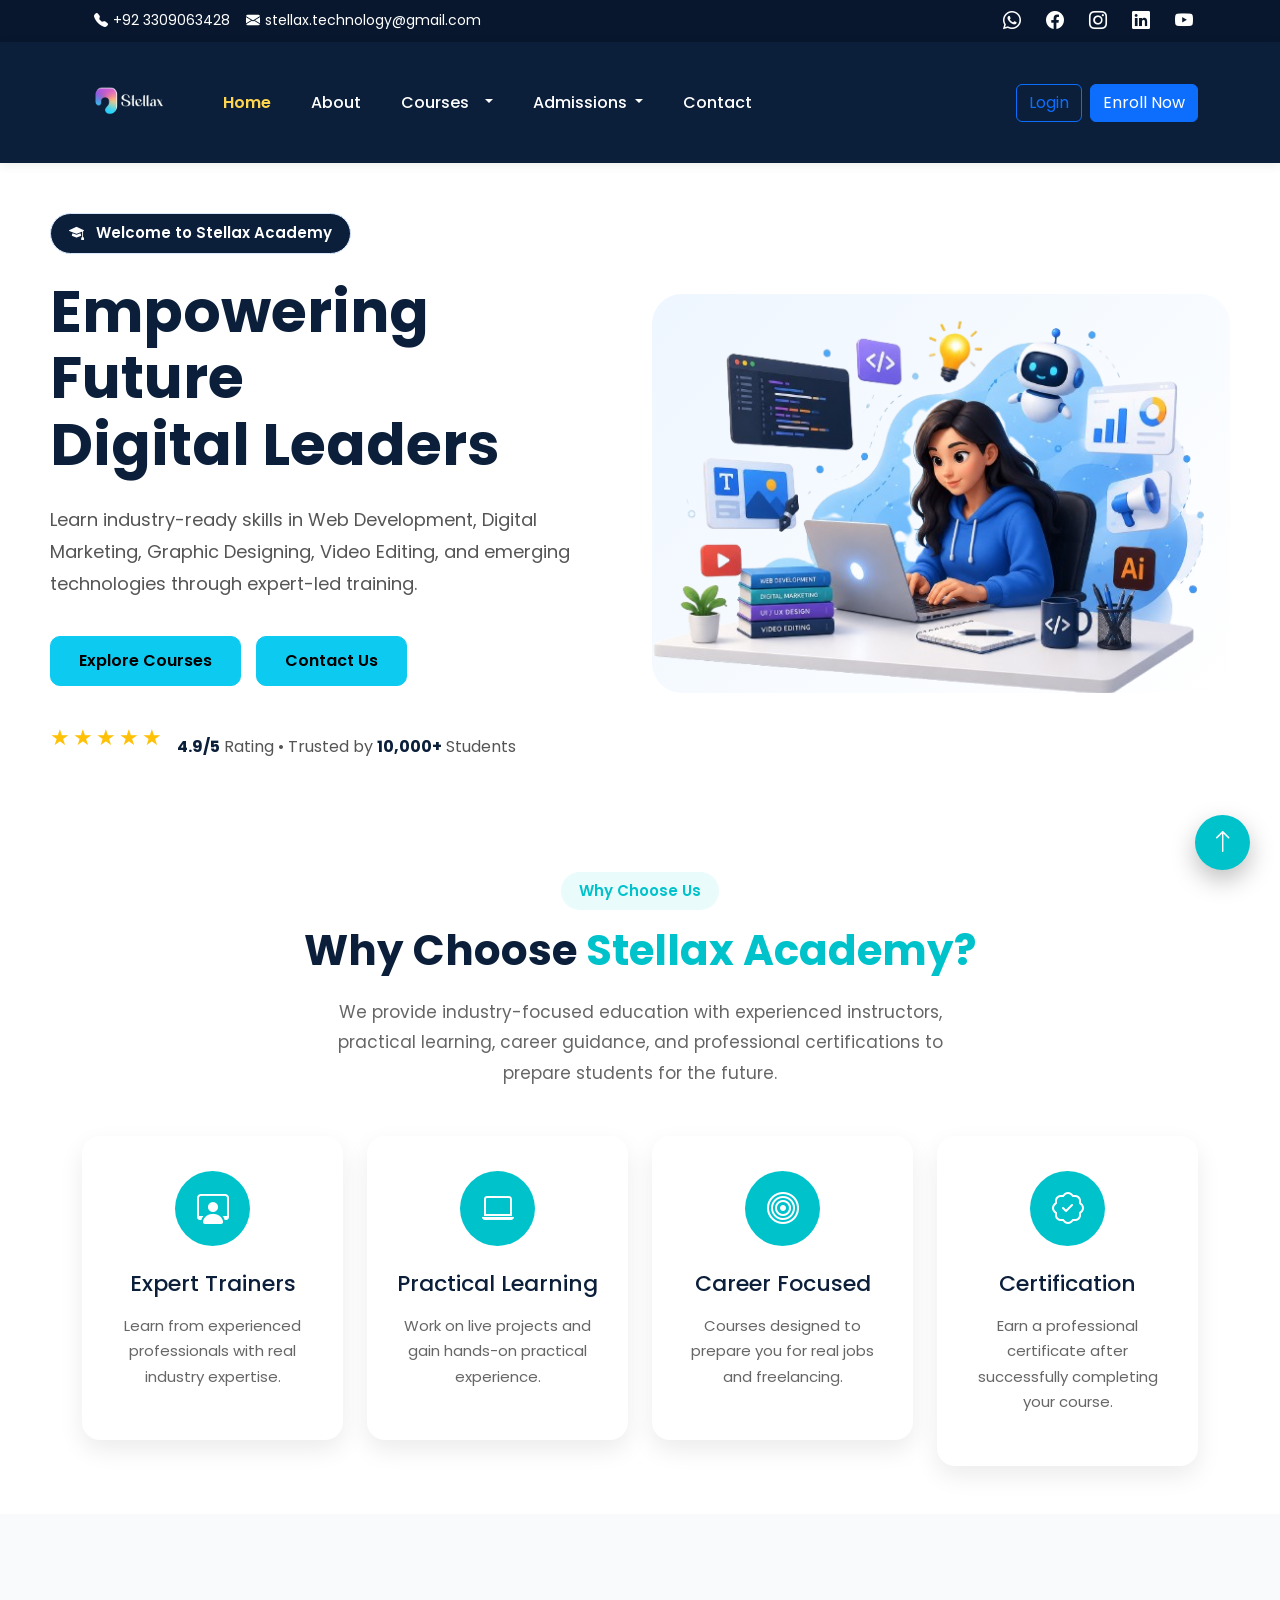
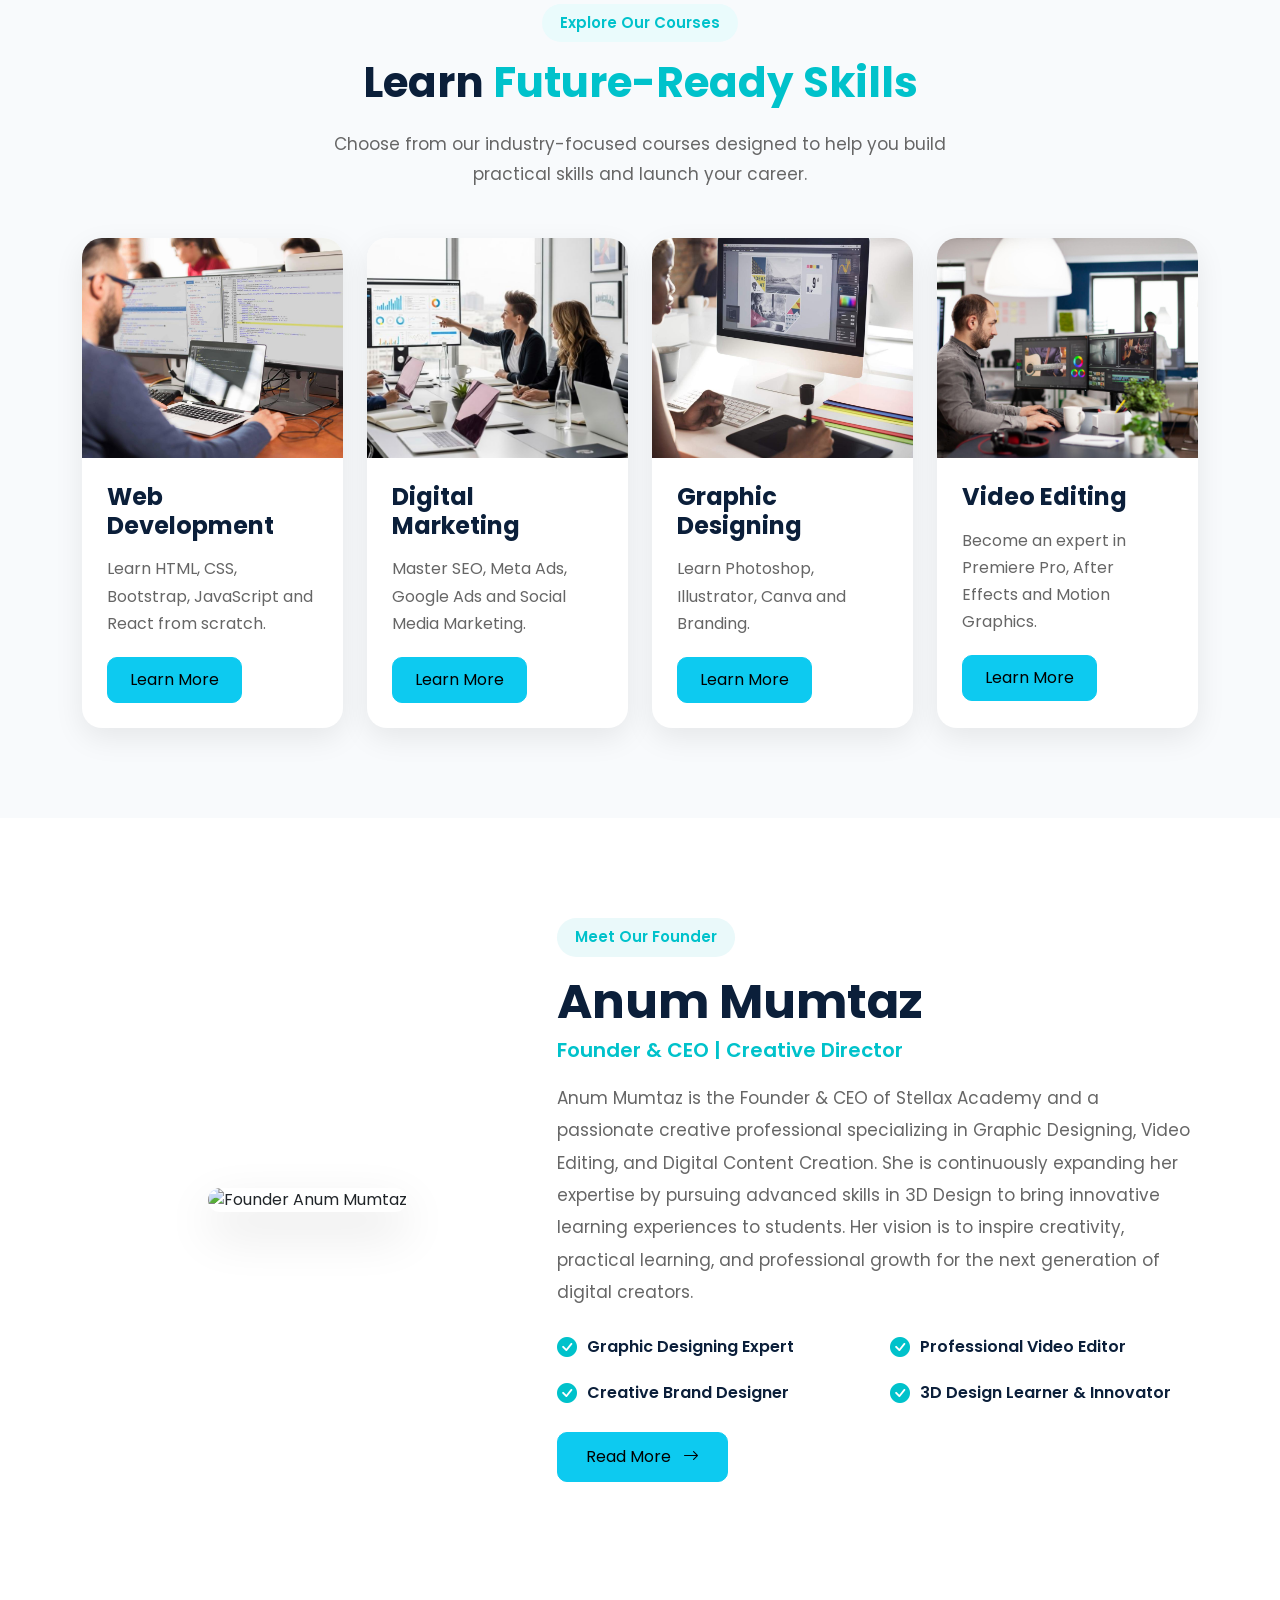
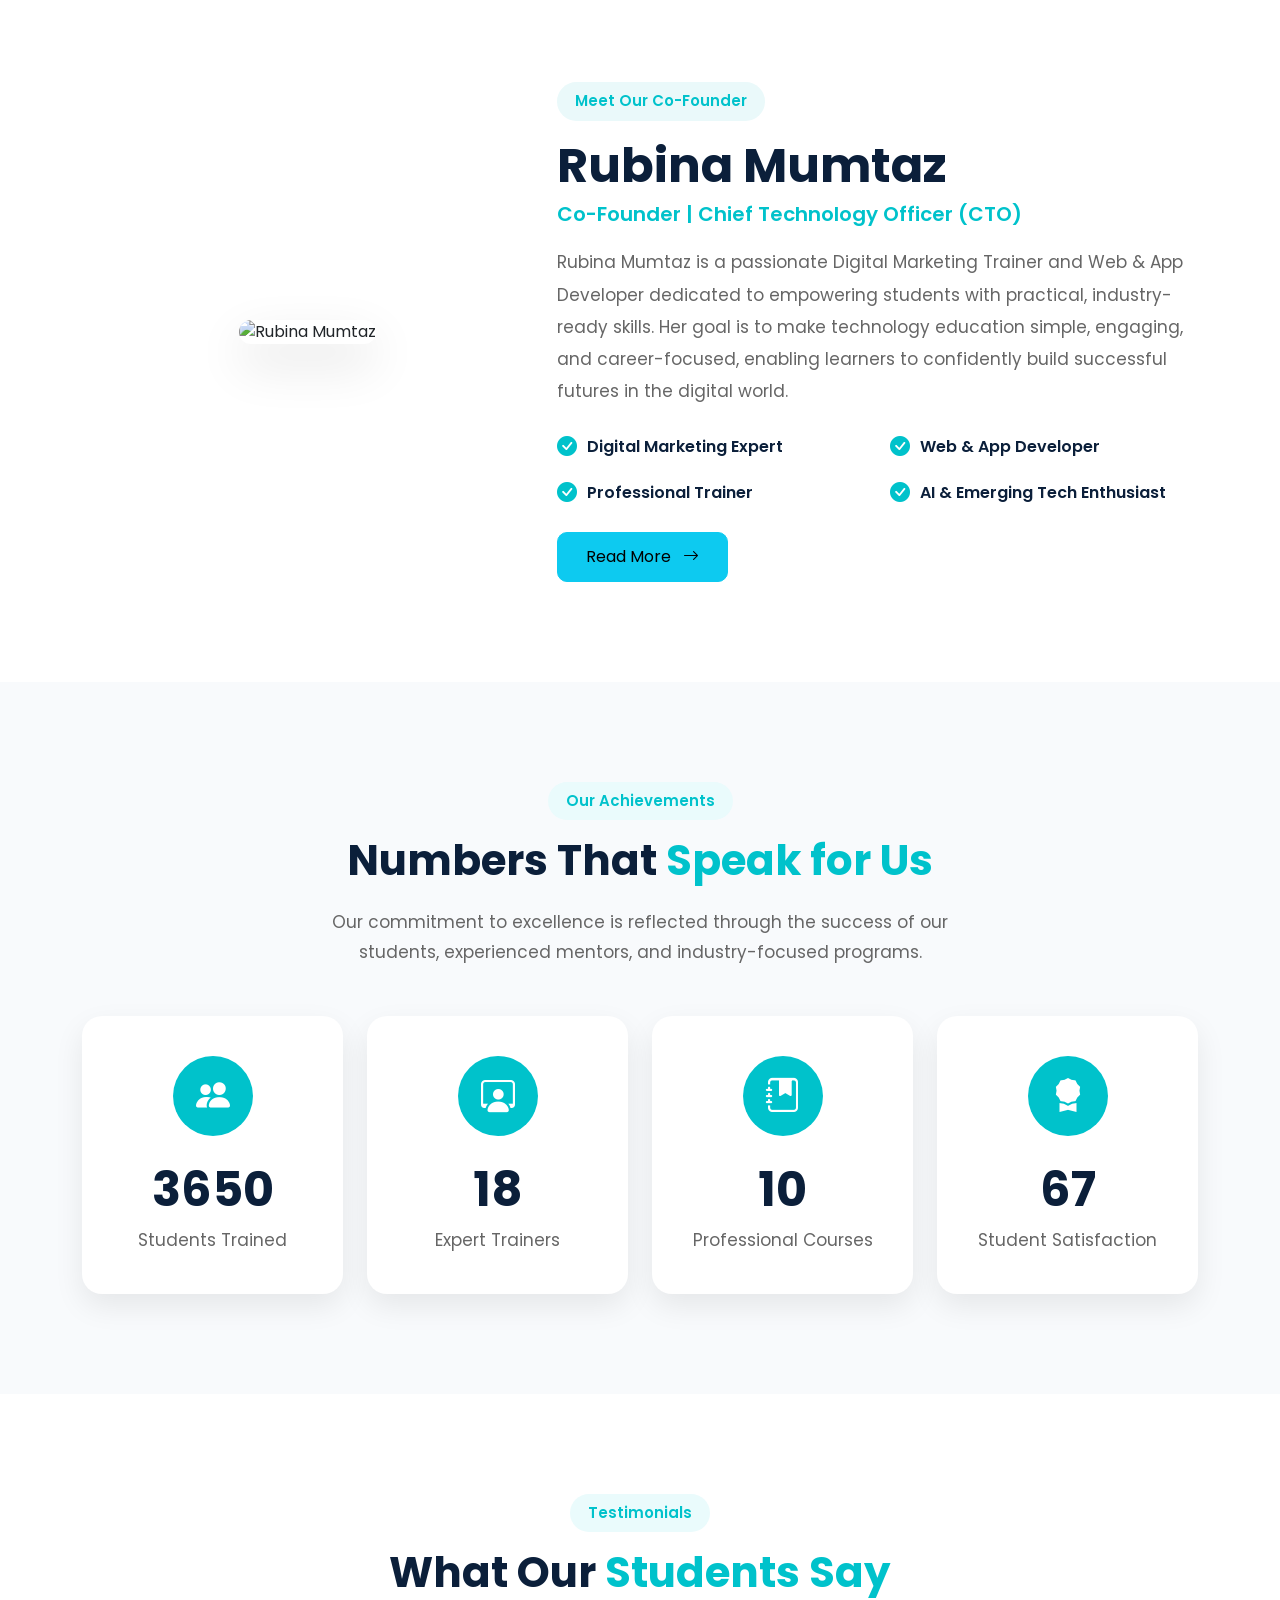
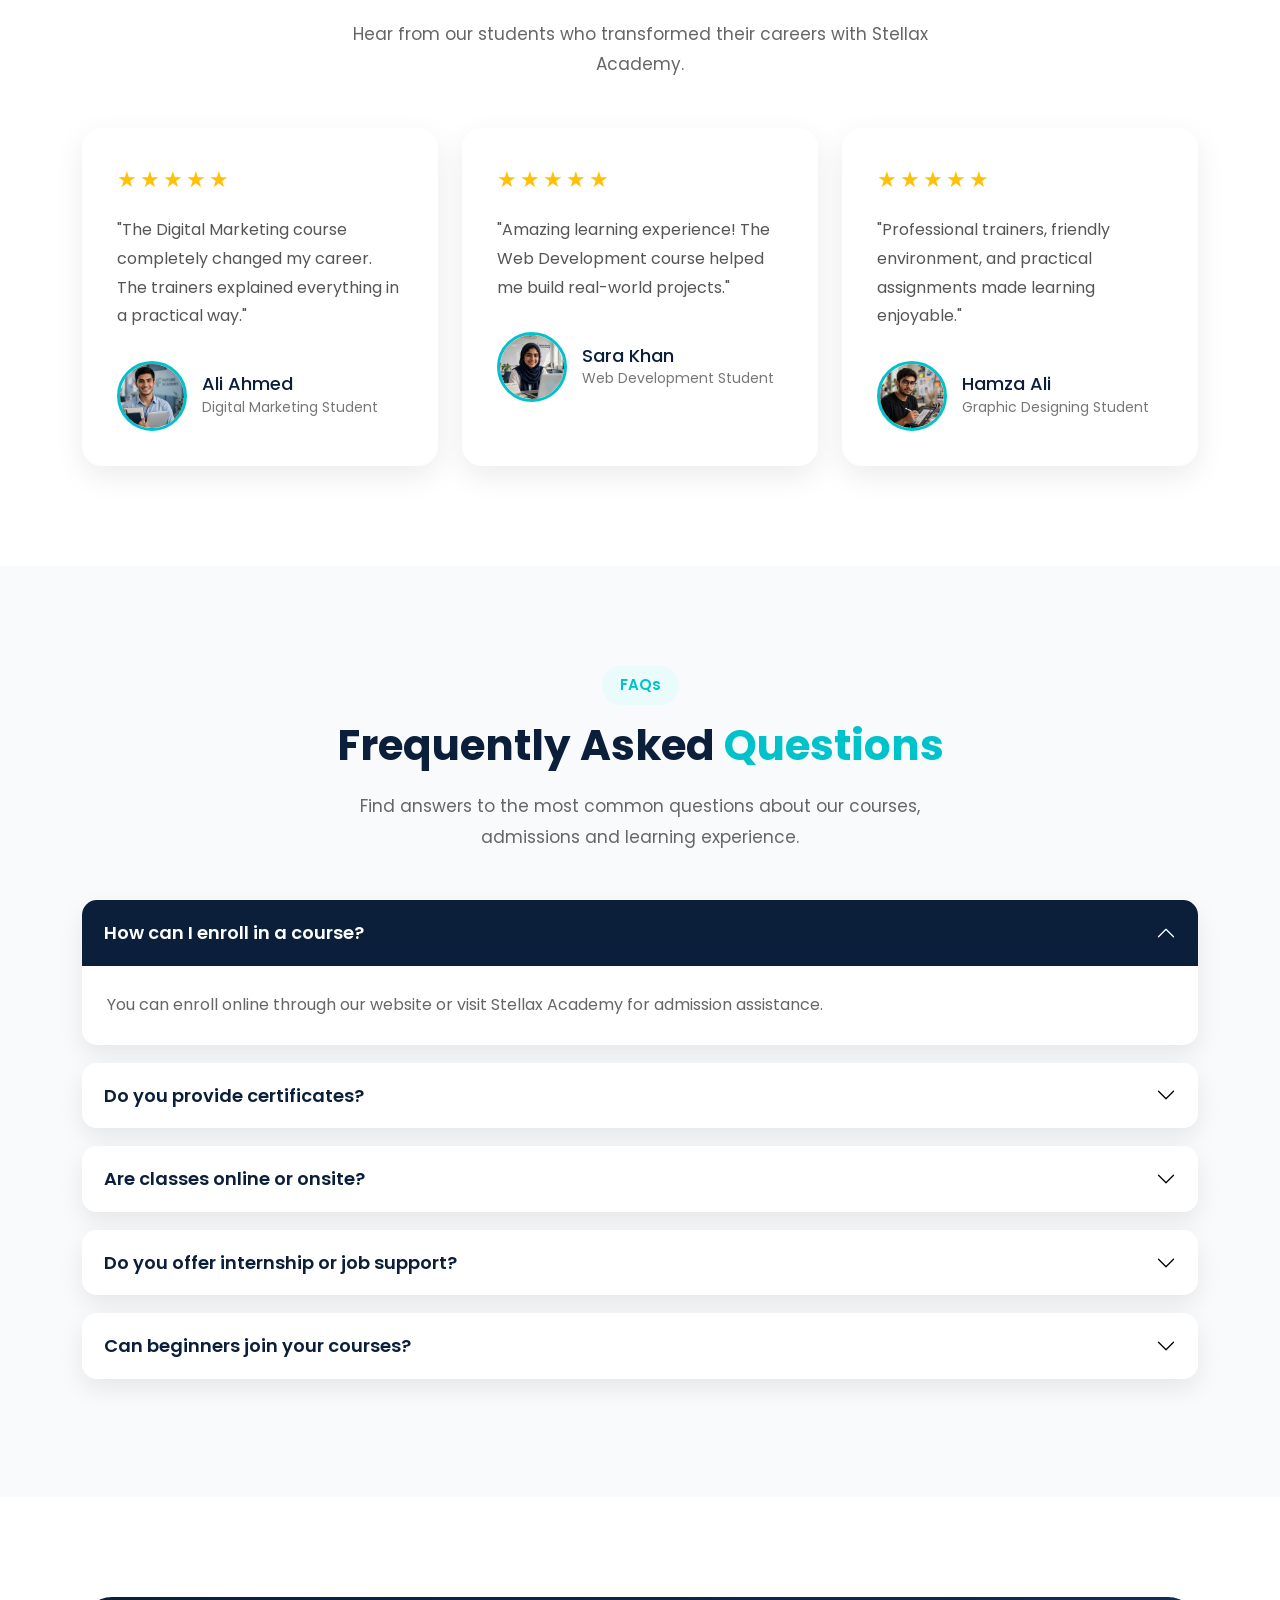
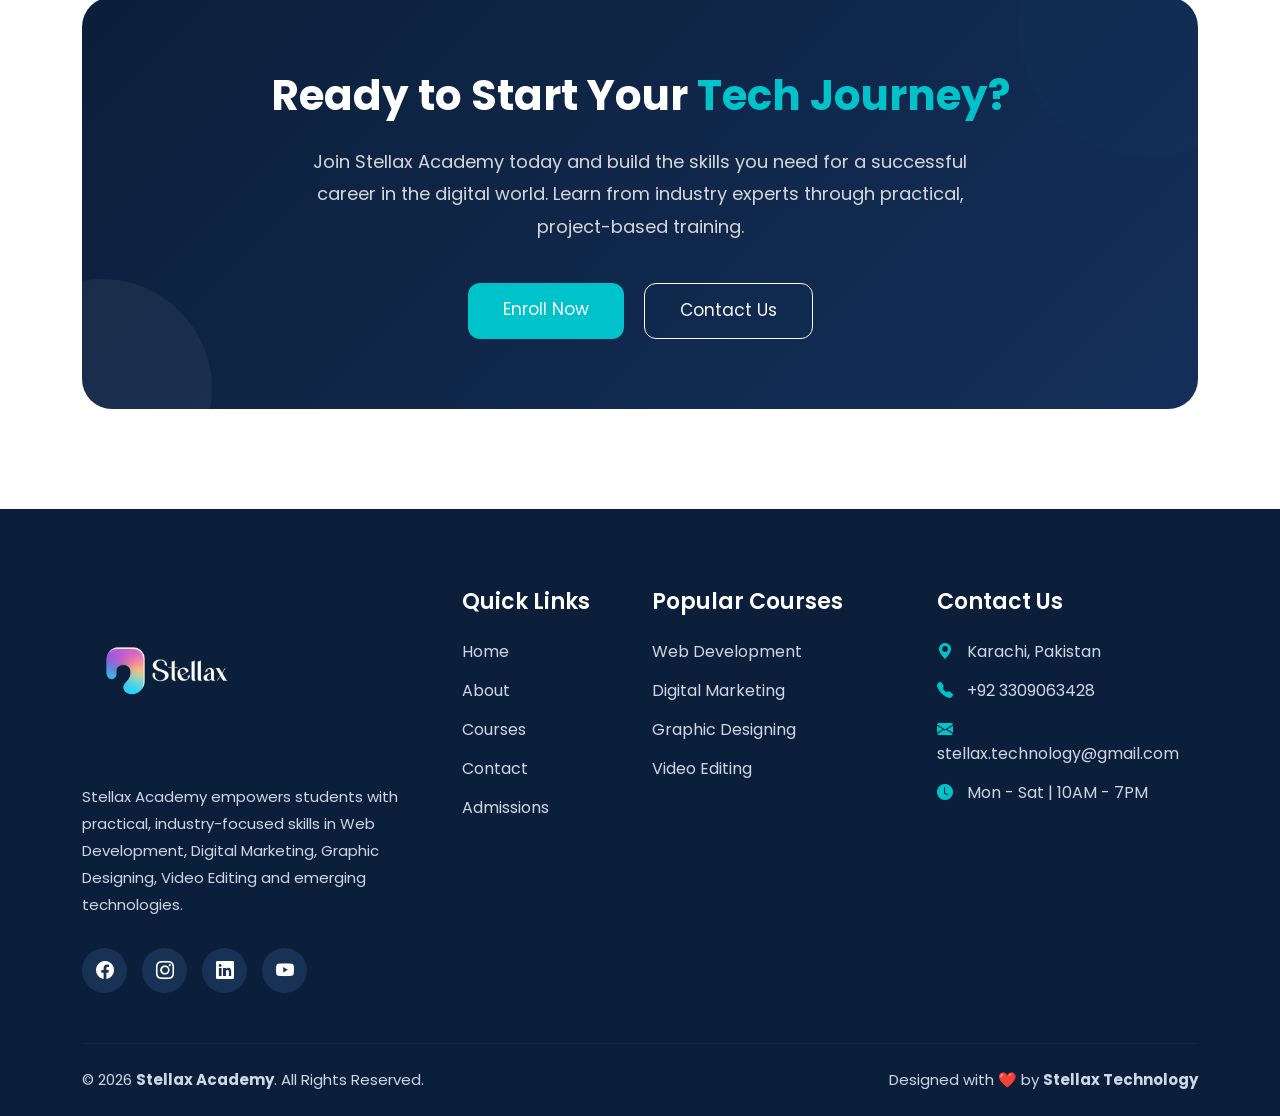
==== index.html @ ed579a3a "Stelllax-Academy" ====
<!DOCTYPE html>
<html lang="en">

<head>
    <meta charset="UTF-8">
    <meta name="viewport" content="width=device-width, initial-scale=1.0">
    <title>Stellax Academy | Illuminating Excellence</title>
    <!-- BootStrap5-CSS-link -->
    <link href="https://cdn.jsdelivr.net/npm/bootstrap@5.3.8/dist/css/bootstrap.min.css" rel="stylesheet"
        integrity="sha384-sRIl4kxILFvY47J16cr9ZwB07vP4J8+LH7qKQnuqkuIAvNWLzeN8tE5YBujZqJLB" crossorigin="anonymous">
    <!-- Bootstrap-Icon-Link -->
    <link rel="stylesheet" href="https://cdn.jsdelivr.net/npm/bootstrap-icons@1.11.3/font/bootstrap-icons.min.css">
    <!-- CSS-link -->
    <link rel="stylesheet" href="css/style.css">
    <link rel="stylesheet" href="css/responsive.css">
    <!-- Google Font -->
    <link rel="preconnect" href="https://fonts.googleapis.com">
    <link rel="preconnect" href="https://fonts.gstatic.com" crossorigin>
    <link
        href="https://fonts.googleapis.com/css2?family=Poppins:ital,wght@0,100;0,200;0,300;0,400;0,500;0,600;0,700;0,800;0,900;1,100;1,200;1,300;1,400;1,500;1,600;1,700;1,800;1,900&display=swap"
        rel="stylesheet">
</head>

<body>
    <header>
        <!-- Top Bar Start -->
        <div class="top-bar">
            <div class="container">
                <div class="row align-item-center gx-0">
                    <!-- Left Side -->
                    <div class="col-lg-6 d-flex align-item-center">
                        <a href="tel:+92 3309063428" class="me-3">
                            <i class="bi bi-telephone-fill"></i>
                            <span>+92 3309063428</span>
                        </a>

                        <a href="https://mail.google.com/mail/?view=cm&fs=1&to=stellax.technology@gmail.com"
                            class="me-3" target="_blank" rel="noopener noreferrer">
                            <i class="bi bi-envelope-fill"></i>
                            <span>stellax.technology@gmail.com</span>
                        </a>
                    </div>
                    <!-- Right Side -->
                    <div class="col-lg-6 text-end">
                        <a href="https://wa.me/923309063428" class="me-3" target="_blank" rel="noopener noreferrer"
                            aria-label="WhatsApp">
                            <i class="bi bi-whatsapp"></i>
                        </a>
                        <a href="https://www.facebook.com/stellax.ittechnology/" class="me-3" target="_blank"
                            rel="noopener noreferrer">
                            <i class="bi bi-facebook"></i>
                        </a>
                        <a href="https://www.instagram.com/stellax_itdm/" class="me-3" target="_blank"
                            rel="noopener noreferrer">
                            <i class="bi bi-instagram"></i>
                        </a>

                        <a href="https://www.linkedin.com/company/stellax-ittechnology/?viewAsMember=true" class="me-3"
                            target="_blank" rel="noopener noreferrer">
                            <i class="bi bi-linkedin"></i>
                        </a>

                        <a href="https://www.youtube.com/@Stellaxtechnology" target="_blank" rel="noopener noreferrer">
                            <i class="bi bi-youtube"></i>
                        </a>
                    </div>
                </div>
            </div>
        </div>
        <!-- Top Bar End -->

        <!-- Navbar Start -->
        <nav class="navbar navbar-expand-lg">
            <div class="container px-6">
                <a class="navbar-brand" href="index.html"><img src="images/Stellax White Text Logo.png"
                        alt="Stellax Logo"></a>
                <button class="navbar-toggler" type="button" data-bs-toggle="collapse"
                    data-bs-target="#navbarSupportedContent" aria-controls="navbarSupportedContent"
                    aria-expanded="false" aria-label="Toggle navigation">
                    <span class="navbar-toggler-icon"></span>
                </button>
                <div class="collapse navbar-collapse" id="navbarSupportedContent">
                    <ul class="navbar-nav me-auto mb-2 mb-lg-0">
                        <!-- Home -->
                        <li class="nav-item">
                            <a class="nav-link active" aria-current="page" href="index.html">Home</a>
                        </li>
                        <!-- About -->
                        <li class="nav-item">
                            <a class="nav-link" href="about.html">About</a>
                        </li>
                        <!-- Courses -->
                        <li class="nav-item dropdown d-flex align-items-center">

                            <!-- Courses Page Link -->
                            <a class="nav-link" href="courses.html">
                                Courses
                            </a>

                            <!-- Dropdown Arrow -->
                            <button class="nav-link dropdown-toggle dropdown-toggle-split" type="button"
                                data-bs-toggle="dropdown" aria-expanded="false">
                                <span class="visually-hidden">Toggle Dropdown</span>
                            </button>

                            <ul class="dropdown-menu">

                                <!-- Main Courses Page -->
                                <li>
                                    <a class="dropdown-item" href="courses.html">
                                        All Courses
                                    </a>
                                </li>

                                <li>
                                    <hr class="dropdown-divider">
                                </li>

                                <!-- Available Courses -->

                                <li>
                                    <a class="dropdown-item" href="digital-marketing.html">
                                        Digital Marketing
                                    </a>
                                </li>

                                <li>
                                    <a class="dropdown-item" href="web-development.html">
                                        Web Development
                                    </a>
                                </li>

                                <li>
                                    <a class="dropdown-item" href="graphic-designing.html">
                                        Graphic Designing
                                    </a>
                                </li>

                                <li>
                                    <a class="dropdown-item" href="video-editing.html">
                                        Video Editing
                                    </a>
                                </li>

                                <li>
                                    <hr class="dropdown-divider">
                                </li>

                                <!-- Coming Soon -->

                                <li>
                                    <span class="dropdown-item-text">
                                        AI & Automation
                                        <span class="badge text-bg-warning">
                                            Coming Soon
                                        </span>
                                    </span>
                                </li>

                                <li>
                                    <span class="dropdown-item-text">
                                        DevOps
                                        <span class="badge text-bg-warning">
                                            Coming Soon
                                        </span>
                                    </span>
                                </li>

                                <li>
                                    <span class="dropdown-item-text">
                                        3D & AR/VR
                                        <span class="badge text-bg-warning">
                                            Coming Soon
                                        </span>
                                    </span>
                                </li>

                            </ul>

                        </li>
                        <!-- Admissions -->
                        <li class="nav-item dropdown">
                            <a class="nav-link dropdown-toggle" href="#" role="button" data-bs-toggle="dropdown"
                                aria-expanded="false">
                                Admissions
                            </a>

                            <ul class="dropdown-menu">

                                <li><a class="dropdown-item" href="apply-now.html">Apply Now</a></li>
                                <li><a class="dropdown-item" href="fee-structure.html">Fee Structure</a></li>
                                <li><a class="dropdown-item" href="scholarship.html">Scholarship</a></li>
                                <li><a class="dropdown-item" href="faqs.html">FAQs</a></li>

                            </ul>
                        </li>
                        <!-- Contact -->
                        <li class="nav-item">
                            <a class="nav-link" href="contact.html">
                                Contact
                            </a>
                        </li>
                    </ul>
                    <!-- Login-&-Enrolled -->
                    <div class="d-flex">

                        <a href="login.html" class="btn btn-outline-primary me-2">
                            Login
                        </a>

                        <a href="enroll.html" class="btn btn-primary">
                            Enroll Now
                        </a>

                    </div>
                </div>
        </nav>
        <!-- Navbar End -->
    </header>

    <main>
        <!-- Hero Section Start -->
        <section class="hero-section">
            <div class="hero-wrapper">
                <div class="row align-items-center gy-5">

                    <!-- Left Side -->
                    <div class="col-lg-6">

                        <div class="hero-content">

                            <span class="hero-badge">
                                <i class="bi bi-mortarboard-fill me-2"></i>
                                Welcome to Stellax Academy
                            </span>

                            <h1 class="hero-title">
                                Empowering Future <br>
                                <span>Digital Leaders</span>
                            </h1>

                            <p class="hero-text">
                                Learn industry-ready skills in Web Development,
                                Digital Marketing, Graphic Designing,
                                Video Editing, and emerging technologies
                                through expert-led training.
                            </p>

                            <div class="hero-buttons">

                                <a href="courses.html" class="btn btn-info">
                                    Explore Courses
                                </a>

                                <a href="contact.html" class="btn btn-info">
                                    Contact Us
                                </a>

                            </div>

                            <div class="hero-rating">

                                <span class="stars">
                                    ★★★★★
                                </span>

                                <span class="rating-text">
                                    <strong>4.9/5</strong> Rating • Trusted by
                                    <strong>10,000+</strong> Students
                                </span>

                            </div>

                        </div>

                    </div>

                    <!-- Right Side -->

                    <div class="col-lg-6 text-end">
                        <div class="hero-image-box">
                            <img src="images/IT-Student-Hero-section.png" class="hero-image" alt="">
                        </div>


                    </div>

                </div>
            </div>
        </section>
        <!-- Hero Section End -->

        <!-- Why Choose Us Start -->
        <section class="why-choose py-5">
            <div class="container">

                <!-- Heading -->
                <div class="text-center mb-5">

                    <span class="section-badge">
                        Why Choose Us
                    </span>

                    <h2 class="section-title mt-3">
                        Why Choose <span>Stellax Academy?</span>
                    </h2>

                    <p class="section-text">
                        We provide industry-focused education with experienced instructors,
                        practical learning, career guidance, and professional certifications
                        to prepare students for the future.
                    </p>

                </div>

                <div class="row g-4">

                    <!-- Card 1 -->
                    <div class="col-lg-3 col-md-6">

                        <div class="choose-card">

                            <div class="choose-icon">
                                <i class="bi bi-person-workspace"></i>
                            </div>

                            <h4>Expert Trainers</h4>

                            <p>
                                Learn from experienced professionals with real industry expertise.
                            </p>

                        </div>

                    </div>

                    <!-- Card 2 -->
                    <div class="col-lg-3 col-md-6">

                        <div class="choose-card">

                            <div class="choose-icon">
                                <i class="bi bi-laptop"></i>
                            </div>

                            <h4>Practical Learning</h4>

                            <p>
                                Work on live projects and gain hands-on practical experience.
                            </p>

                        </div>

                    </div>

                    <!-- Card 3 -->
                    <div class="col-lg-3 col-md-6">

                        <div class="choose-card">

                            <div class="choose-icon">
                                <i class="bi bi-bullseye"></i>
                            </div>

                            <h4>Career Focused</h4>

                            <p>
                                Courses designed to prepare you for real jobs and freelancing.
                            </p>

                        </div>

                    </div>

                    <!-- Card 4 -->
                    <div class="col-lg-3 col-md-6">

                        <div class="choose-card">

                            <div class="choose-icon">
                                <i class="bi bi-patch-check"></i>
                            </div>

                            <h4>Certification</h4>

                            <p>
                                Earn a professional certificate after successfully completing your course.
                            </p>

                        </div>

                    </div>

                </div>

            </div>
        </section>
        <!-- Why Choose Us End -->

        <!-- Popular Courses Start -->
        <section class="courses-section">
            <div class="container">

                <!-- Heading -->
                <div class="text-center mb-5">

                    <span class="section-badge">
                        Explore Our Courses
                    </span>

                    <h2 class="section-title mt-3">
                        Learn <span>Future-Ready Skills</span>
                    </h2>

                    <p class="section-text">
                        Choose from our industry-focused courses designed to help you
                        build practical skills and launch your career.
                    </p>

                </div>

                <div class="row g-4">

                    <!-- Course 1 -->
                    <div class="col-lg-3 col-md-6">

                        <div class="course-card">

                            <img src="images/web-development-image.jpg" class="img-fluid" alt="">

                            <div class="course-content">

                                <h4>Web Development</h4>

                                <p>
                                    Learn HTML, CSS, Bootstrap, JavaScript and React from scratch.
                                </p>

                                <a href="#" class="btn btn-info">
                                    Learn More
                                </a>

                            </div>

                        </div>

                    </div>

                    <!-- Course 2 -->

                    <div class="col-lg-3 col-md-6">

                        <div class="course-card">

                            <img src="images/digital-marketing-image.jpg" class="img-fluid" alt="">

                            <div class="course-content">

                                <h4>Digital Marketing</h4>

                                <p>
                                    Master SEO, Meta Ads, Google Ads and Social Media Marketing.
                                </p>

                                <a href="#" class="btn btn-info">
                                    Learn More
                                </a>

                            </div>

                        </div>

                    </div>

                    <!-- Course 3 -->

                    <div class="col-lg-3 col-md-6">

                        <div class="course-card">

                            <img src="images/graphic-designing-image.jpg" class="img-fluid" alt="">

                            <div class="course-content">

                                <h4>Graphic Designing</h4>

                                <p>
                                    Learn Photoshop, Illustrator, Canva and Branding.
                                </p>

                                <a href="#" class="btn btn-info">
                                    Learn More
                                </a>

                            </div>

                        </div>

                    </div>

                    <!-- Course 4 -->

                    <div class="col-lg-3 col-md-6">

                        <div class="course-card">

                            <img src="images/video-editing-image.jpg" class="img-fluid" alt="">

                            <div class="course-content">

                                <h4>Video Editing</h4>

                                <p>
                                    Become an expert in Premiere Pro, After Effects and Motion Graphics.
                                </p>

                                <a href="#" class="btn btn-info">
                                    Learn More
                                </a>

                            </div>

                        </div>

                    </div>

                </div>

            </div>
        </section>
        <!-- Popular Courses End -->

        <!-- Founder Section Start -->
        <section class="founder-section">
            <div class="container">

                <div class="row align-items-center">

                    <!-- Left Side -->
                    <div class="col-lg-5">

                        <div class="founder-image-box">

                            <img src="images/Stellax Founder 2.jpg" class="img-fluid founder-image"
                                alt="Founder Anum Mumtaz">

                        </div>

                    </div>

                    <!-- Right Side -->
                    <div class="col-lg-7">

                        <span class="founder-badge">
                            Meet Our Founder
                        </span>

                        <h2 class="founder-title mt-3">
                            Anum Mumtaz
                        </h2>

                        <h5 class="founder-designation">
                            Founder & CEO | Creative Director
                        </h5>

                        <p class="founder-text">

                            Anum Mumtaz is the Founder & CEO of Stellax Academy and a
                            passionate creative professional specializing in Graphic
                            Designing, Video Editing, and Digital Content Creation.
                            She is continuously expanding her expertise by pursuing
                            advanced skills in 3D Design to bring innovative learning
                            experiences to students. Her vision is to inspire creativity,
                            practical learning, and professional growth for the next
                            generation of digital creators.

                        </p>

                        <div class="row mt-4">

                            <div class="col-md-6">

                                <div class="founder-point">

                                    <i class="bi bi-check-circle-fill"></i>

                                    Graphic Designing Expert

                                </div>

                            </div>

                            <div class="col-md-6">

                                <div class="founder-point">

                                    <i class="bi bi-check-circle-fill"></i>

                                    Professional Video Editor

                                </div>

                            </div>

                            <div class="col-md-6 mt-3">

                                <div class="founder-point">

                                    <i class="bi bi-check-circle-fill"></i>

                                    Creative Brand Designer

                                </div>

                            </div>

                            <div class="col-md-6 mt-3">

                                <div class="founder-point">

                                    <i class="bi bi-check-circle-fill"></i>

                                    3D Design Learner & Innovator

                                </div>

                            </div>

                        </div>

                        <a href="about.html" class="btn btn-info mt-4">

                            Read More

                            <i class="bi bi-arrow-right ms-2"></i>

                        </a>

                    </div>

                </div>

            </div>
        </section>
        <!-- Founder Section End -->

        <!-- Co-Founder Section Start -->
        <section class="founder-section">
            <div class="container">

                <div class="row align-items-center">

                    <!-- Left Side -->
                    <div class="col-lg-5">

                        <div class="founder-image-box">

                            <img src="images/co-founder.png" class="img-fluid founder-image" alt="Rubina Mumtaz">

                        </div>

                    </div>

                    <!-- Right Side -->
                    <div class="col-lg-7">

                        <span class="founder-badge">
                            Meet Our Co-Founder
                        </span>

                        <h2 class="founder-title mt-3">
                            Rubina Mumtaz
                        </h2>

                        <h5 class="founder-designation">
                            Co-Founder | Chief Technology Officer (CTO)
                        </h5>

                        <p class="founder-text">

                            Rubina Mumtaz is a passionate Digital Marketing Trainer and
                            Web & App Developer dedicated to empowering students with
                            practical, industry-ready skills. Her goal is to make
                            technology education simple, engaging, and career-focused,
                            enabling learners to confidently build successful futures
                            in the digital world.

                        </p>

                        <div class="row mt-4">

                            <div class="col-md-6">

                                <div class="founder-point">

                                    <i class="bi bi-check-circle-fill"></i>

                                    Digital Marketing Expert

                                </div>

                            </div>

                            <div class="col-md-6">

                                <div class="founder-point">

                                    <i class="bi bi-check-circle-fill"></i>

                                    Web & App Developer

                                </div>

                            </div>

                            <div class="col-md-6 mt-3">

                                <div class="founder-point">

                                    <i class="bi bi-check-circle-fill"></i>

                                    Professional Trainer

                                </div>

                            </div>

                            <div class="col-md-6 mt-3">

                                <div class="founder-point">

                                    <i class="bi bi-check-circle-fill"></i>

                                    AI & Emerging Tech Enthusiast

                                </div>

                            </div>

                        </div>

                        <a href="about.html" class="btn btn-info mt-4">

                            Read More

                            <i class="bi bi-arrow-right ms-2"></i>

                        </a>

                    </div>

                </div>

            </div>
        </section>
        <!-- Co-Founder Section End -->

        <!-- Achievements Section Start -->
        <section class="achievement-section">

            <div class="container">

                <div class="text-center mb-5">

                    <span class="section-badge">
                        Our Achievements
                    </span>

                    <h2 class="section-title mt-3">
                        Numbers That <span>Speak for Us</span>
                    </h2>

                    <p class="section-text">
                        Our commitment to excellence is reflected through the success of
                        our students, experienced mentors, and industry-focused programs.
                    </p>

                </div>

                <div class="row g-4">

                    <!-- Card 1 -->
                    <div class="col-lg-3 col-md-6">

                        <div class="achievement-card">

                            <div class="achievement-icon">
                                <i class="bi bi-people-fill"></i>
                            </div>

                            <h2 class="counter" data-target="5000" data-symbol="+">0</h2>

                            <p>Students Trained</p>

                        </div>

                    </div>

                    <!-- Card 2 -->
                    <div class="col-lg-3 col-md-6">

                        <div class="achievement-card">

                            <div class="achievement-icon">
                                <i class="bi bi-person-workspace"></i>
                            </div>

                            <h2 class="counter" data-target="25" data-symbol="+">0</h2>

                            <p>Expert Trainers</p>

                        </div>

                    </div>

                    <!-- Card 3 -->
                    <div class="col-lg-3 col-md-6">

                        <div class="achievement-card">

                            <div class="achievement-icon">
                                <i class="bi bi-journal-bookmark-fill"></i>
                            </div>

                            <h2 class="counter" data-target="15" data-symbol="+">0</h2>

                            <p>Professional Courses</p>

                        </div>

                    </div>

                    <!-- Card 4 -->
                    <div class="col-lg-3 col-md-6">

                        <div class="achievement-card">

                            <div class="achievement-icon">
                                <i class="bi bi-award-fill"></i>
                            </div>

                            <h2 class="counter" data-target="95" data-symbol="%">0</h2>

                            <p>Student Satisfaction</p>

                        </div>

                    </div>

                </div>

            </div>

        </section>
        <!-- Achievements Section End -->

        <!-- Testimonials Section Start -->
        <section class="testimonial-section">

            <div class="container">

                <!-- Heading -->
                <div class="text-center mb-5">

                    <span class="section-badge">
                        Testimonials
                    </span>

                    <h2 class="section-title mt-3">
                        What Our <span>Students Say</span>
                    </h2>

                    <p class="section-text">
                        Hear from our students who transformed their careers with
                        Stellax Academy.
                    </p>

                </div>

                <div class="row g-4">

                    <!-- Testimonial 1 -->
                    <div class="col-lg-4">

                        <div class="testimonial-card">

                            <div class="stars">
                                ★★★★★
                            </div>

                            <p class="testimonial-text">
                                "The Digital Marketing course completely changed my career.
                                The trainers explained everything in a practical way."
                            </p>

                            <div class="student-info">

                                <img src="images/student-1.webp" alt="">

                                <div>

                                    <h5>Ali Ahmed</h5>

                                    <span>Digital Marketing Student</span>

                                </div>

                            </div>

                        </div>

                    </div>

                    <!-- Testimonial 2 -->
                    <div class="col-lg-4">

                        <div class="testimonial-card">

                            <div class="stars">
                                ★★★★★
                            </div>

                            <p class="testimonial-text">
                                "Amazing learning experience! The Web Development course
                                helped me build real-world projects."
                            </p>

                            <div class="student-info">

                                <img src="images/student-2.webp" alt="">

                                <div>

                                    <h5>Sara Khan</h5>

                                    <span>Web Development Student</span>

                                </div>

                            </div>

                        </div>

                    </div>

                    <!-- Testimonial 3 -->
                    <div class="col-lg-4">

                        <div class="testimonial-card">

                            <div class="stars">
                                ★★★★★
                            </div>

                            <p class="testimonial-text">
                                "Professional trainers, friendly environment, and practical
                                assignments made learning enjoyable."
                            </p>

                            <div class="student-info">

                                <img src="images/student-3.webp" alt="">

                                <div>

                                    <h5>Hamza Ali</h5>

                                    <span>Graphic Designing Student</span>

                                </div>

                            </div>

                        </div>

                    </div>

                </div>

            </div>

        </section>
        <!-- Testimonials Section End -->

        <!-- FAQ Section Start -->

        <section class="faq-section">

            <div class="container">

                <div class="text-center mb-5">

                    <span class="section-badge">
                        FAQs
                    </span>

                    <h2 class="section-title mt-3">
                        Frequently Asked <span>Questions</span>
                    </h2>

                    <p class="section-text">
                        Find answers to the most common questions about our courses,
                        admissions and learning experience.
                    </p>

                </div>

                <div class="accordion" id="faqAccordion">

                    <!-- FAQ 1 -->

                    <div class="accordion-item">

                        <h2 class="accordion-header">

                            <button class="accordion-button" type="button" data-bs-toggle="collapse"
                                data-bs-target="#faq1">

                                How can I enroll in a course?

                            </button>

                        </h2>

                        <div id="faq1" class="accordion-collapse collapse show" data-bs-parent="#faqAccordion">

                            <div class="accordion-body">

                                You can enroll online through our website or visit
                                Stellax Academy for admission assistance.

                            </div>

                        </div>

                    </div>

                    <!-- FAQ 2 -->

                    <div class="accordion-item">

                        <h2 class="accordion-header">

                            <button class="accordion-button collapsed" type="button" data-bs-toggle="collapse"
                                data-bs-target="#faq2">

                                Do you provide certificates?

                            </button>

                        </h2>

                        <div id="faq2" class="accordion-collapse collapse" data-bs-parent="#faqAccordion">

                            <div class="accordion-body">

                                Yes. Every student receives a certificate after
                                successfully completing the course.

                            </div>

                        </div>

                    </div>

                    <!-- FAQ 3 -->

                    <div class="accordion-item">

                        <h2 class="accordion-header">

                            <button class="accordion-button collapsed" type="button" data-bs-toggle="collapse"
                                data-bs-target="#faq3">

                                Are classes online or onsite?

                            </button>

                        </h2>

                        <div id="faq3" class="accordion-collapse collapse" data-bs-parent="#faqAccordion">

                            <div class="accordion-body">

                                We offer both onsite and online classes depending on
                                the selected course.

                            </div>

                        </div>

                    </div>

                    <!-- FAQ 4 -->

                    <div class="accordion-item">

                        <h2 class="accordion-header">

                            <button class="accordion-button collapsed" type="button" data-bs-toggle="collapse"
                                data-bs-target="#faq4">

                                Do you offer internship or job support?

                            </button>

                        </h2>

                        <div id="faq4" class="accordion-collapse collapse" data-bs-parent="#faqAccordion">

                            <div class="accordion-body">

                                Yes. We provide career guidance, portfolio building,
                                internship opportunities and interview preparation.

                            </div>

                        </div>

                    </div>

                    <!-- FAQ 5 -->

                    <div class="accordion-item">

                        <h2 class="accordion-header">

                            <button class="accordion-button collapsed" type="button" data-bs-toggle="collapse"
                                data-bs-target="#faq5">

                                Can beginners join your courses?

                            </button>

                        </h2>

                        <div id="faq5" class="accordion-collapse collapse" data-bs-parent="#faqAccordion">

                            <div class="accordion-body">

                                Absolutely. Our courses are designed for beginners as
                                well as professionals.

                            </div>

                        </div>

                    </div>

                </div>

            </div>

        </section>
        <!-- FAQ Section End -->

        <!-- CTA Section Start -->

        <section class="cta-section">

            <div class="container">

                <div class="cta-box">

                    <h2>
                        Ready to Start Your <span>Tech Journey?</span>
                    </h2>

                    <p>
                        Join Stellax Academy today and build the skills you need for
                        a successful career in the digital world. Learn from industry
                        experts through practical, project-based training.
                    </p>

                    <div class="cta-buttons">

                        <a href="enroll.html" class="btn btn-info">
                            Enroll Now
                        </a>

                        <a href="contact.html" class="btn btn-outline-light">
                            Contact Us
                        </a>

                    </div>

                </div>

            </div>

        </section>

        <!-- CTA Section End -->
        <footer>
            <!-- Footer Start-->

            <footer class="footer">

                <div class="container">

                    <div class="row gy-5">

                        <!-- About -->
                        <div class="col-lg-4">

                            <img src="images/Stellax White Text Logo.png" class="footer-logo" alt="Stellax Logo">

                            <p class="footer-text mt-4">

                                Stellax Academy empowers students with practical,
                                industry-focused skills in Web Development,
                                Digital Marketing, Graphic Designing,
                                Video Editing and emerging technologies.

                            </p>

                            <div class="footer-social">

                                <a href="https://www.facebook.com/stellax.ittechnology/" target="_blank"
                                    rel="noopener noreferrer"><i class="bi bi-facebook"></i></a>

                                <a href="https://www.instagram.com/stellax_itdm/" target="_blank"
                                    rel="noopener noreferrer"><i class="bi bi-instagram"></i></a>

                                <a href="https://www.linkedin.com/company/stellax-ittechnology/?viewAsMember=true"
                                    target="_blank" rel="noopener noreferrer"><i class="bi bi-linkedin"></i></a>

                                <a href="https://www.youtube.com/@Stellaxtechnology" target="_blank"
                                    rel="noopener noreferrer"><i class="bi bi-youtube"></i></a>

                            </div>

                        </div>

                        <!-- Quick Links -->

                        <div class="col-lg-2 col-md-6">

                            <h4>Quick Links</h4>

                            <ul>

                                <li><a href="index.html">Home</a></li>

                                <li><a href="about.html">About</a></li>

                                <li><a href="courses.html">Courses</a></li>

                                <li><a href="contact.html">Contact</a></li>

                                <li><a href="apply-now.html">Admissions</a></li>

                            </ul>

                        </div>

                        <!-- Courses -->

                        <div class="col-lg-3 col-md-6">

                            <h4>Popular Courses</h4>

                            <ul>

                                <li><a href="#">Web Development</a></li>

                                <li><a href="#">Digital Marketing</a></li>

                                <li><a href="#">Graphic Designing</a></li>

                                <li><a href="#">Video Editing</a></li>

                            </ul>

                        </div>

                        <!-- Contact -->

                        <div class="col-lg-3">

                            <h4>Contact Us</h4>

                            <ul class="footer-contact">

                                <li>

                                    <i class="bi bi-geo-alt-fill"></i>

                                    Karachi, Pakistan

                                </li>

                                <li>

                                    <a href="tel:+92 3309063428"><i class="bi bi-telephone-fill"></i>

                                        +92 3309063428</a>

                                </li>

                                <li>

                                    <a href="mailto:stellax.technology@gmail.com"><i class="bi bi-envelope-fill"></i>

                                        stellax.technology@gmail.com</a>

                                </li>

                                <li>

                                    <i class="bi bi-clock-fill"></i>

                                    Mon - Sat | 10AM - 7PM

                                </li>

                            </ul>

                        </div>

                    </div>

                    <hr>

                    <div class="footer-bottom">

                        <p>

                            © 2026 <strong>Stellax Academy</strong>. All Rights Reserved.

                        </p>

                        <p>

                            Designed with ❤️ by <strong>Stellax Technology</strong>

                        </p>

                    </div>

                </div>

            </footer>

            <!-- Scroll To Top -->

            <a href="#" class="scroll-top">

                <i class="bi bi-arrow-up"></i>

            </a>

            <!-- Footer End -->
        </footer>








        <!--  BootStrap5-JS-link -->
        <script src="https://cdn.jsdelivr.net/npm/bootstrap@5.3.8/dist/js/bootstrap.bundle.min.js"
            integrity="sha384-FKyoEForCGlyvwx9Hj09JcYn3nv7wiPVlz7YYwJrWVcXK/BmnVDxM+D2scQbITxI"
            crossorigin="anonymous"></script>
        <!-- Bootstrap-app.js -->
        <script src="js/app.js"></script>
</body>

</html>
---- css/style.css ----
* {
    margin: 0;
    padding: 0;
    box-sizing: border-box;
    font-family: 'Poppins', sans-serif; /* <-- Apne Google Font ka naam yahan likhein */
}

/* Header wrapper — keeps Top Bar + Navbar sticky as one unit */
header {
    position: sticky;
    top: 0;
    z-index: 1050;
}

/* Navbar */

.navbar-brand img {
    width: 95px;
    height: auto;
    margin-right: 10px;
    transition: transform 0.3s ease;
}

.navbar {
    padding: 8px 0;
    background-color: #0B1F3A;
    box-shadow: 0 2px 10px rgba(0, 0, 0, 0.08);
}

.navbar .nav-link,
.navbar .nav-link.active {
    color: white;
}

.navbar .nav-link.active {
    color: #FFD54F;
    font-weight: 600;
}

.navbar .nav-link {
    font-size: 16px;
    font-weight: 500;
    transition: all 0.3s ease;
}

.navbar .nav-link:hover {
    color: #00C2CB;
    transform: translateY(-2px);
}

.navbar-brand img:hover {
    transform: scale(1.05);
}

.navbar-nav .nav-item {
    margin: 0 12px;
}

.dropdown-menu {
    background-color: #ffffff;
    border: none;
    border-radius: 10px;
    box-shadow: 0 8px 20px rgba(0, 0, 0, 0.1);
    padding: 10px 0;
    margin-top: 10px;
    transition: all 0.3s ease;
}

.dropdown-item {
    padding: 10px 20px;
    transition: all 0.3s ease;
}

.dropdown-item:hover {
    background-color: #00C2CB;
    color: white;
}

/* Login Button */
.login-btn {
    border: 2px solid #00C2CB;
    color: #00C2CB;
    border-radius: 8px;
    padding: 8px 20px;
    transition: all 0.3s ease;
}

.login-btn:hover {
    background-color: #00C2CB;
    color: white;
}

/* Enroll button */
.enroll-btn {
    background-color: #00C2CB;
    color: white;
    border: 2px solid #00C2CB;
    border-radius: 8px;
    padding: 8px 20px;
    transition: all 0.3s ease;
}

.enroll-btn:hover {
    background-color: #009FA7;
    border-color: #009FA7;
    color: white;
}

.login-btn,
.enroll-btn {
    border-radius: 8px;
}

.login-btn:hover,
.enroll-btn:hover {
    transform: translateY(-2px);
    box-shadow: 0 6px 15px rgba(0, 194, 203, 0.3);
}

/* Top-Bar */

.top-bar {
    background-color: #08172D;
    padding: 8px 0;
}

.top-bar .row {
    display: flex;
    align-items: center;
}

.top-bar a {
    display: inline-flex;
    align-items: center;
    color: white;
    text-decoration: none;
    font-size: 14px;
    transition: color 0.3s ease;
    line-height: 1.4;
}

.top-bar a:hover {
    color: #00C2CB;
}

.top-bar i {
    margin-right: 5px;
}

.top-bar .col-lg-6:first-child {
    padding-left: 12px;
}

.top-bar .col-lg-6:last-child a {
    font-size: 18px;
}

.top-bar .col-lg-6:last-child a:hover {
    color: #00C2CB;
}

/* Hero Section */

.hero-section {
    padding: 50px 0;
    background: #fff;
}

.hero-wrapper {
    width: 100%;
    padding: 0 50px;
    /* left aur right ka gap */
}

.hero-badge {

    display: inline-block;
    padding: 8px 18px;
    border-radius: 50px;
    background: #0B1F3A;
    color: white;
    border: 1px solid #D7E8FF;
    font-size: 15px;
    font-weight: 600;
    margin-bottom: 25px;

}

.hero-title {

    color: #0B1F3A;
    font-size: 58px;
    font-weight: 700;
    line-height: 1.15;
    margin-bottom: 25px;

}

.hero-title span {

    color: #0B1F3A;

}

.hero-text {

    font-size: 18px;
    line-height: 1.8;
    color: #555;
    margin-bottom: 35px;

}

.hero-buttons {

    display: flex;
    gap: 15px;
    margin-bottom: 35px;

}

.hero-buttons .btn {

    padding: 12px 28px;
    border-radius: 10px;
    font-weight: 600;

}

.hero-rating {

    display: flex;
    align-items: center;
    gap: 12px;

}

.stars {

    color: #FFC107;
    font-size: 22px;
    letter-spacing: 3px;

}

.rating-text {

    color: #555;

}

.rating-text strong {

    color: #0B1F3A;

}

/* Hero Right Side */

.hero-image-box {
    background: linear-gradient(135deg, #eef6ff, #ffffff);
    width: 100%;
    height: 100%;
    display: flex;
    justify-content: center;
    align-items: center;
    border-radius: 30px;
    overflow: hidden;
    padding: 20px;
    position: relative;
}

.hero-image {

    width: 100%;
    max-width: none;
    margin-left: -30px;
    transform: scale(1.12);
}

/* WHY CHOOSE US */

.why-choose {
    padding: 90px 0;
    background: #fff;
}

.section-badge {
    display: inline-block;
    background: #EAFBFC;
    color: #00C2CB;
    padding: 8px 18px;
    border-radius: 50px;
    font-weight: 600;
    font-size: 15px;
}

.section-title {
    font-size: 42px;
    font-weight: 700;
    color: #0B1F3A;
}

.section-title span {
    color: #00C2CB;
}

.section-text {
    max-width: 650px;
    margin: 20px auto 0;
    color: #666;
    line-height: 1.8;
    font-size: 17px;
}

.choose-card {

    background: #fff;
    padding: 35px 25px;
    border-radius: 18px;
    text-align: center;
    box-shadow: 0 10px 25px rgba(0, 0, 0, .08);
    transition: .35s;
}

.choose-card:hover {

    transform: translateY(-10px);
    box-shadow: 0 20px 45px rgba(0, 0, 0, .15);

}

.choose-icon {

    width: 75px;
    height: 75px;
    margin: auto;
    background: #00C2CB;
    border-radius: 50%;
    display: flex;
    justify-content: center;
    align-items: center;
    margin-bottom: 25px;

}

.choose-icon i {

    color: #fff;
    font-size: 32px;

}

.choose-card h4 {

    color: #0B1F3A;
    margin-bottom: 15px;
    font-size: 22px;

}

.choose-card p {

    color: #666;
    line-height: 1.7;
    font-size: 15px;

}

/* Popular Courses */

.courses-section {
    padding: 90px 0;
    background: #F8FAFC;
}

.course-card {

    background: #fff;
    border-radius: 20px;
    overflow: hidden;
    box-shadow: 0 10px 30px rgba(0, 0, 0, .08);
    transition: .4s;
    height: 100%;
}

.course-card:hover {

    transform: translateY(-10px);
    box-shadow: 0 20px 45px rgba(0, 0, 0, .15);

}

.course-card img {

    width: 100%;
    height: 220px;
    object-fit: cover;
    transition: .5s;

}

.course-card:hover img {

    transform: scale(1.08);

}

.course-content {

    padding: 25px;

}

.course-content h4 {

    color: #0B1F3A;
    margin-bottom: 15px;
    font-weight: 700;

}

.course-content p {

    color: #666;
    line-height: 1.7;
    margin-bottom: 20px;

}

.course-content .btn {

    border-radius: 10px;
    padding: 10px 22px;
    transition: .3s;

}

.course-content .btn:hover {

    transform: translateY(-3px);

}

/*  Founder Section */

.founder-section {

    padding: 100px 0;
    background: #fff;

}

.founder-image-box {

    text-align: center;

}

.founder-image {

    width: 100%;
    max-width: 430px;
    border-radius: 25px;
    box-shadow: 0 20px 50px rgba(0, 0, 0, .12);
    transition: .5s;

}

.founder-image:hover {

    transform: scale(1.04);

}

.founder-badge {

    display: inline-block;
    background: #EAF9FA;
    color: #00C2CB;
    padding: 8px 18px;
    border-radius: 50px;
    font-weight: 600;
    font-size: 15px;

}

.founder-title {

    font-size: 48px;
    font-weight: 700;
    color: #0B1F3A;

}

.founder-designation {

    color: #00C2CB;
    margin-bottom: 20px;
    font-weight: 600;

}

.founder-text {

    color: #666;
    font-size: 17px;
    line-height: 1.9;

}

.founder-point {

    display: flex;
    align-items: center;
    gap: 10px;
    font-weight: 600;
    color: #0B1F3A;

}

.founder-point i {

    color: #00C2CB;
    font-size: 20px;

}

.founder-section .btn {

    padding: 12px 28px;
    border-radius: 10px;
    transition: .35s;

}

.founder-section .btn:hover {

    transform: translateY(-4px);
    box-shadow: 0 12px 30px rgba(0, 194, 203, .35);

}

/* Achievements Section */

.achievement-section {

    padding: 100px 0;
    background: #F8FAFC;

}

.achievement-card {

    background: #fff;
    padding: 40px 30px;
    text-align: center;
    border-radius: 20px;
    box-shadow: 0 12px 30px rgba(0, 0, 0, .08);
    transition: .4s;
    height: 100%;

}

.achievement-card:hover {

    transform: translateY(-10px);
    box-shadow: 0 20px 45px rgba(0, 0, 0, .15);

}

.achievement-icon {

    width: 80px;
    height: 80px;
    margin: auto;
    background: #00C2CB;
    color: #fff;
    display: flex;
    justify-content: center;
    align-items: center;
    border-radius: 50%;
    font-size: 34px;
    margin-bottom: 25px;
    transition: .4s;

}

.achievement-card:hover .achievement-icon {

    transform: rotate(10deg) scale(1.08);

}

.achievement-card h2 {

    font-size: 48px;
    color: #0B1F3A;
    font-weight: 700;
    margin-bottom: 10px;

}

.achievement-card p {

    color: #666;
    font-size: 17px;
    margin: 0;

}

.counter {

    font-size: 48px;
    font-weight: 700;
    color: #0B1F3A;
    transition: .3s;

}

/* Testimonials */

.testimonial-section {

    padding: 100px 0;
    background: #ffffff;

}

.testimonial-card {

    background: #fff;
    padding: 35px;
    border-radius: 20px;
    box-shadow: 0 10px 30px rgba(0, 0, 0, .08);
    transition: .4s;
    height: 100%;

}

.testimonial-card:hover {

    transform: translateY(-10px);
    box-shadow: 0 20px 45px rgba(0, 0, 0, .15);

}

.stars {

    color: #FFC107;
    font-size: 22px;
    margin-bottom: 20px;

}

.testimonial-text {

    color: #555;
    line-height: 1.8;
    font-size: 16px;
    margin-bottom: 30px;

}

.student-info {

    display: flex;
    align-items: center;
    gap: 15px;

}

.student-info img {

    width: 70px;
    height: 70px;
    border-radius: 50%;
    object-fit: cover;
    border: 3px solid #00C2CB;
}



.student-info h5 {

    margin: 0;
    color: #0B1F3A;
    font-size: 18px;

}

.student-info span {

    color: #777;
    font-size: 14px;

}

/* FAQ */

.faq-section {

    padding: 100px 0;
    background: #F8FAFC;

}

.accordion-item {

    border: none;
    border-radius: 15px !important;
    overflow: hidden;
    margin-bottom: 18px;
    box-shadow: 0 10px 25px rgba(0, 0, 0, .08);

}

.accordion-button {

    background: #ffffff;
    color: #0B1F3A;
    font-size: 18px;
    font-weight: 600;
    padding: 22px;
    box-shadow: none !important;

}

.accordion-button:not(.collapsed) {

    background: #0B1F3A;
    color: #ffffff;

}

.accordion-button:focus {

    box-shadow: none;

}

.accordion-button::after {

    filter: brightness(0);

}

.accordion-button:not(.collapsed)::after {

    filter: brightness(100);

}

.accordion-body {

    font-size: 16px;
    line-height: 1.8;
    color: #666;
    padding: 25px;

}

/* CTA */

.cta-section {

    padding: 100px 0;
    background: #ffffff;

}

.cta-box {

    background: linear-gradient(135deg, #0B1F3A, #102C52);
    border-radius: 30px;
    padding: 70px 50px;
    text-align: center;
    color: #fff;
    position: relative;
    overflow: hidden;

}

/* Background Glow */

.cta-box::before {

    content: "";
    position: absolute;
    width: 300px;
    height: 300px;
    background: #00C2CB;
    opacity: .08;
    border-radius: 50%;
    top: -120px;
    right: -120px;

}

.cta-box::after {

    content: "";
    position: absolute;
    width: 220px;
    height: 220px;
    background: #ffffff;
    opacity: .05;
    border-radius: 50%;
    bottom: -90px;
    left: -90px;

}

.cta-box h2 {

    font-size: 52px;
    font-weight: 700;
    margin-bottom: 20px;
    position: relative;
    z-index: 2;

}

.cta-box h2 span {

    color: #00C2CB;

}

.cta-box p {

    max-width: 720px;
    margin: auto;
    color: #D8E3F0;
    font-size: 18px;
    line-height: 1.8;
    position: relative;
    z-index: 2;

}

.cta-buttons {

    margin-top: 40px;
    display: flex;
    justify-content: center;
    gap: 20px;
    flex-wrap: wrap;
    position: relative;
    z-index: 2;

}

.cta-buttons .btn {

    padding: 14px 35px;
    font-size: 17px;
    border-radius: 12px;
    transition: .35s;

}

.cta-buttons .btn-info {

    background: #00C2CB;
    border: none;
    color: #fff;

}

.cta-buttons .btn-info:hover {

    background: #00AAB3;
    transform: translateY(-5px);

}

.cta-buttons .btn-outline-light:hover {

    transform: translateY(-5px);

}

/* Responsive */

@media(max-width:768px) {

    .cta-box {

        padding: 50px 30px;

    }

    .cta-box h2 {

        font-size: 36px;

    }

    .cta-box p {

        font-size: 16px;

    }

}

/* FOOTER */

.footer {

    background: #0B1F3A;
    color: #fff;
    padding: 80px 0 25px;

}

.footer-logo {

    width: 170px;
    height: auto;

}

.footer-text {

    color: #cfd7e6;
    line-height: 1.8;
    font-size: 15px;

}

.footer h4 {

    margin-bottom: 25px;
    font-size: 22px;
    font-weight: 600;

}

.footer ul {

    list-style: none;
    padding: 0;

}

.footer ul li {

    margin-bottom: 15px;

}

.footer ul li a {

    color: #cfd7e6;
    text-decoration: none;
    transition: .3s;

}

.footer ul li a:hover {

    color: #00C2CB;
    padding-left: 8px;

}

.footer-contact li {

    color: #cfd7e6;

}

.footer-contact i {

    color: #00C2CB;
    margin-right: 10px;

}

.footer-social {

    margin-top: 30px;
    display: flex;
    gap: 15px;

}

.footer-social a {

    width: 45px;
    height: 45px;
    background: #173255;
    border-radius: 50%;
    display: flex;
    justify-content: center;
    align-items: center;
    color: #fff;
    text-decoration: none;
    font-size: 18px;
    transition: .35s;

}

.footer-social a:hover {

    background: #00C2CB;
    transform: translateY(-5px);

}

.footer hr {

    border-color: rgba(255, 255, 255, .12);
    margin: 50px 0 25px;

}

.footer-bottom {

    display: flex;
    justify-content: space-between;
    align-items: center;
    flex-wrap: wrap;
    gap: 15px;

}

.footer-bottom p {

    margin: 0;
    color: #cfd7e6;
    font-size: 15px;

}

/* Scroll To Top */

.scroll-top {

    position: fixed;
    right: 30px;
    bottom: 30px;
    width: 55px;
    height: 55px;
    background: #00C2CB;
    color: #fff;
    border-radius: 50%;
    display: flex;
    justify-content: center;
    align-items: center;
    text-decoration: none;
    font-size: 24px;
    box-shadow: 0 10px 25px rgba(0, 0, 0, .25);
    transition: .35s;
    z-index: 999;

}

.scroll-top:hover {

    background: #009FA7;
    color: #fff;
    transform: translateY(-5px);

}

/* Responsive */

@media(max-width:768px) {

    .footer {

        text-align: center;

    }

    .footer-social {

        justify-content: center;

    }

    .footer-bottom {

        justify-content: center;
        text-align: center;

    }

}

/* about.html */

/* ABOUT HERO */

.about-hero {

    padding: 90px 0;

    background: linear-gradient(135deg,
            #F8FAFC,
            #EEF6FF,
            #FFFFFF);

}

.about-title {

    font-size: 58px;
    font-weight: 700;
    color: #0B1F3A;
    line-height: 1.2;

}

.about-title span {

    color: #00C2CB;

}

.about-description {

    margin-top: 30px;
    font-size: 18px;
    color: #555;
    line-height: 1.9;

}

.about-btn .btn {

    padding: 14px 34px;
    border-radius: 12px;

}

.about-image-box {

    display: flex;
    justify-content: center;

}

.about-image {

    max-width: 600px;
    width: 100%;

}

/* OUR STORY */

.our-story {

    padding: 100px 0;
    background: #fff;

}

/* Image-hover */

.image-hover {

    transition: 0.4s ease;
    border-radius: 20px;

}

.image-hover:hover {

    transform: scale(1.03);
    box-shadow: 0 20px 45px rgba(0, 0, 0, .18);
}

/* Mission & Vision */

.mission-section{

    padding:100px 0;
    background:#F8FAFC;

}

.mission-card,
.vision-card{

    background:#fff;
    padding:45px;
    border-radius:20px;
    box-shadow:0 12px 35px rgba(0,0,0,.08);
    transition:.4s;
    height:100%;

}

.mission-card:hover,
.vision-card:hover{

    transform:translateY(-10px);
    box-shadow:0 20px 45px rgba(0,0,0,.15);

}

.mission-icon{

    width:80px;
    height:80px;
    background:#00C2CB;
    color:#fff;
    display:flex;
    justify-content:center;
    align-items:center;
    border-radius:50%;
    font-size:34px;
    margin-bottom:25px;
    transition:.4s;

}

.mission-card:hover .mission-icon,
.vision-card:hover .mission-icon{

    transform:rotate(15deg) scale(1.1);

}

.mission-card h3,
.vision-card h3{

    color:#0B1F3A;
    font-size:28px;
    margin-bottom:18px;
    font-weight:700;

}

.mission-card p,
.vision-card p{

    color:#666;
    line-height:1.8;

}

/* Core Values */

.values-section{

    padding:100px 0;
    background:#ffffff;

}

.value-card{

    background:#fff;
    text-align:center;
    padding:40px 30px;
    border-radius:20px;
    box-shadow:0 10px 30px rgba(0,0,0,.08);
    transition:.4s;
    height:100%;
    border:2px solid transparent;

}

.value-card:hover{

    transform:translateY(-10px);
    border-color:#00C2CB;
    box-shadow:0 18px 45px rgba(0,0,0,.15);

}

.value-card i{

    font-size:45px;
    color:#00C2CB;
    margin-bottom:25px;
    display:block;
    transition:.4s;

}

.value-card:hover i{

    transform:rotate(15deg) scale(1.15);

}

.value-card h4{

    color:#0B1F3A;
    font-size:24px;
    margin-bottom:15px;
    font-weight:700;

}

.value-card p{

    color:#666;
    line-height:1.8;

}

/* Leadership Team */

.leadership-section{

    padding:100px 0;
    background:#F8FAFC;

}

.leader-card{

    background:#fff;
    padding:45px 35px;
    border-radius:22px;
    text-align:center;
    box-shadow:0 12px 35px rgba(0,0,0,.08);
    transition:.4s;
    height:100%;

}

.leader-card:hover{

    transform:translateY(-12px);
    box-shadow:0 22px 50px rgba(0,0,0,.15);

}

.leader-img{

    width:170px;
    height:170px;
    object-fit:cover;
    border-radius:50%;
    border:6px solid #00C2CB;
    margin-bottom:25px;
    transition:.4s;

}

.leader-card:hover .leader-img{

    transform:scale(1.05);

}

.leader-card h3{

    color:#0B1F3A;
    font-size:30px;
    font-weight:700;
    margin-bottom:8px;

}

.leader-role{

    display:inline-block;
    color:#00C2CB;
    font-weight:600;
    margin-bottom:18px;

}

.leader-card p{

    color:#666;
    line-height:1.8;

}

.leader-social{

    margin-top:25px;
    display:flex;
    justify-content:center;
    gap:15px;

}

.leader-social a{

    width:45px;
    height:45px;
    background:#0B1F3A;
    color:#fff;
    border-radius:50%;
    display:flex;
    justify-content:center;
    align-items:center;
    transition:.3s;
    text-decoration:none;

}

.leader-social a:hover{

    background:#00C2CB;
    transform:translateY(-5px);

}

/* LEARNING PROCESS */

.learning-process{

    padding:100px 0;
    background:#ffffff;

}

.process-card{

    background:#fff;
    text-align:center;
    padding:35px 20px;
    border-radius:20px;
    position:relative;
    height:100%;
    transition:.4s;
    box-shadow:0 10px 30px rgba(0,0,0,.08);
    border:2px solid transparent;

}

.process-card:hover{

    transform:translateY(-12px);
    border-color:#00C2CB;
    box-shadow:0 20px 45px rgba(0,0,0,.15);

}

.process-number{

    position:absolute;
    top:-18px;
    left:50%;
    transform:translateX(-50%);
    width:45px;
    height:45px;
    border-radius:50%;
    background:#0B1F3A;
    color:#fff;
    display:flex;
    justify-content:center;
    align-items:center;
    font-weight:700;
    font-size:15px;

}

.process-icon{

    width:80px;
    height:80px;
    background:#00C2CB;
    color:#fff;
    margin:30px auto 20px;
    border-radius:50%;
    display:flex;
    justify-content:center;
    align-items:center;
    font-size:34px;
    transition:.4s;

}

.process-card:hover .process-icon{

    transform:rotate(12deg) scale(1.1);

}

.process-card h5{

    color:#0B1F3A;
    font-size:22px;
    margin-bottom:15px;
    font-weight:700;

}

.process-card p{

    color:#666;
    font-size:15px;
    line-height:1.7;

}

/* ABOUT ACHIEVEMENTS */

.about-achievements{

    padding:100px 0;

    background:#0B1F3A;

}

.about-achievements .section-title{

    color:#fff;

}

.about-achievements .section-title span{

    color:#00C2CB;

}

.achievement-text{

    max-width:700px;
    margin:auto;
    color:#d9d9d9;
    line-height:1.8;

}

.achievement-box{

    background:rgba(255,255,255,.08);
    backdrop-filter:blur(12px);
    border:1px solid rgba(255,255,255,.15);
    border-radius:20px;
    padding:40px 20px;
    text-align:center;
    transition:.4s;
    height:100%;

}

.achievement-box:hover{

    transform:translateY(-12px);
    background:#00C2CB;

}

.achievement-box i{

    font-size:48px;
    color:#fff;
    margin-bottom:20px;
    display:block;
    transition:.4s;

}

.achievement-box:hover i{

    transform:rotate(15deg) scale(1.15);

}

.achievement-box h2{

    display:inline;
    font-size:52px;
    color:#fff;
    font-weight:700;

}

.achievement-box span{

    font-size:32px;
    color:#fff;
    font-weight:700;

}

.achievement-box p{

    margin-top:15px;
    color:#fff;
    font-size:17px;

}

/* CTA SECTION */

.about-cta{

    padding:100px 0;
    background:#ffffff;

}

.cta-box{

    background:linear-gradient(135deg,#0B1F3A,#142F5A);
    padding:70px 60px;
    border-radius:30px;
    color:#fff;
    overflow:hidden;
    position:relative;

}

.cta-box::before{

    content:"";
    position:absolute;
    width:260px;
    height:260px;
    background:rgba(0,194,203,.15);
    border-radius:50%;
    top:-100px;
    right:-80px;

}

.cta-badge{

    display:inline-block;
    background:#00C2CB;
    color:#fff;
    padding:10px 22px;
    border-radius:30px;
    font-size:15px;
    margin-bottom:20px;

}

.cta-box h2{

    font-size:42px;
    font-weight:700;
    line-height:1.4;
    margin-bottom:20px;

}

.cta-box h2 span{

    color:#00C2CB;

}

.cta-box p{

    color:#d7d7d7;
    line-height:1.8;
    max-width:700px;

}

.cta-btn{

    display:inline-flex;
    align-items:center;
    gap:12px;
    background:#00C2CB;
    color:#fff;
    text-decoration:none;
    padding:18px 34px;
    border-radius:50px;
    font-size:18px;
    font-weight:600;
    transition:.4s;

}

.cta-btn:hover{

    background:#ffffff;
    color:#0B1F3A;
    transform:translateY(-5px);

}

.cta-btn i{

    font-size:22px;

}

/* Responsive */

@media(max-width:991px){

.cta-box{

    text-align:center;
    padding:50px 35px;

}

.cta-box h2{

    font-size:34px;

}

}

@media(max-width:576px){

.cta-box{

    padding:40px 25px;

}

.cta-box h2{

    font-size:28px;

}

.cta-btn{

    width:100%;
    justify-content:center;

}

}
---- css/responsive.css ----
.navbar-toggler {
    border: 2px solid rgba(255, 255, 255, 0.55);
    border-radius: 8px;
    padding: 8px 12px;
    transition: border-color .3s ease, background-color .3s ease, box-shadow .3s ease;
    min-width: 44px;
    min-height: 44px;
    display: flex;
    align-items: center;
    justify-content: center;
}

.navbar-toggler:hover {
    border-color: #00C2CB;
    background-color: rgba(0, 194, 203, 0.12);
}

.navbar-toggler:focus,
.navbar-toggler:focus-visible {
    outline: 0;
    border-color: #00C2CB;
    box-shadow: 0 0 0 0.25rem rgba(0, 194, 203, 0.35);
}

.navbar-toggler:active,
.navbar-toggler[aria-expanded="true"] {
    border-color: #00C2CB;
    background-color: rgba(0, 194, 203, 0.18);
}

.navbar-toggler-icon {
    background-image: url("data:image/svg+xml,%3csvg xmlns='http://www.w3.org/2000/svg' viewBox='0 0 30 30'%3e%3cpath stroke='rgba(255, 255, 255, 0.9)' stroke-linecap='round' stroke-miterlimit='10' stroke-width='2' d='M4 7h22M4 15h22M4 23h22'/%3e%3c/svg%3e");
}

/* ---------- Tablet (769px – 991px) ----------
   Navbar is collapsed below 992px, so this also covers
   the mobile menu plus tablet-sized typography. */
@media (max-width: 991.98px) {

    /* Mobile menu */
    .navbar-nav .nav-item {
        margin: 0;
    }

    .navbar-collapse {
        padding-top: 10px;
    }

    .navbar-collapse > .d-flex {
        margin-top: 12px;
    }

    /* Larger touch targets for the collapsed menu */
    .navbar .nav-link,
    .navbar .dropdown-item,
    .navbar .dropdown-item-text {
        padding-top: 10px;
        padding-bottom: 10px;
    }

    .navbar .dropdown-menu {
        margin-top: 6px;
    }

    /* Tablet typography */
    .hero-title,
    .about-title {
        font-size: 44px;
        line-height: 1.2;
    }

    .section-title {
        font-size: 36px;
    }

    .founder-title {
        font-size: 40px;
    }

}

/* ---------- Tablets & Small Laptops (max 991px) ----------
   Top Bar: convert Bootstrap row/col into a clean stacked
   layout. Left block (phone + email) on first row, right
   block (social icons) on second row. Both centered. */
@media (max-width: 991.98px) {

    .top-bar .row {
        display: flex;
        flex-direction: column;
        align-items: center;
        gap: 4px;
    }

    .top-bar .col-lg-6 {
        width: 100%;
        display: flex;
        justify-content: center;
        align-items: center;
    }

    .top-bar .col-lg-6:last-child {
        justify-content: center;
        flex-wrap: wrap;
        gap: 2px;
    }

    .top-bar .col-lg-6:last-child .me-3 {
        margin-right: 0.75rem !important;
    }

}

/* ---------- Phones (max 768px) ----------
   Top Bar: stack phone/email and social icons vertically.
   Social icons get a consistent flex row with even spacing.
   All icons stay inside the viewport with no overflow. */
@media (max-width: 768px) {

    /* Top bar: let phone + email wrap, slightly smaller text */
    .top-bar .col-lg-6:first-child {
        flex-wrap: wrap;
        row-gap: 4px;
        justify-content: center;
    }

    .top-bar a {
        font-size: 12.5px;
    }

    /* Social icons: consistent size and spacing */
    .top-bar .col-lg-6:last-child {
        flex-wrap: wrap;
        justify-content: center;
        gap: 2px;
    }

    .top-bar .col-lg-6:last-child a {
        font-size: 16px;
    }

    .top-bar .col-lg-6:last-child a i {
        margin-right: 0;
    }

    .top-bar .col-lg-6:last-child .me-3 {
        margin-right: 0.65rem !important;
    }

    /* Home hero: same simple treatment as the Contact /
       Admissions heroes — full-width image, no negative
       margin, no zoom, no box cropping. */
    .hero-wrapper {
        padding: 0 15px;
    }

    .hero-image-box {
        height: auto;
        padding: 0;
        background: transparent;
        overflow: visible;
    }

    .hero-image {
        margin-left: 0;
        transform: none;
        max-width: 100%;
        border-radius: 20px;
    }

    /* Hero buttons: wrap instead of overflowing, with a
       clear gap between them when they stack */
    .hero-buttons {
        flex-wrap: wrap;
        row-gap: 12px;
    }

    .hero-buttons .btn {
        padding: 12px 24px;
    }

    /* Hero button pairs (.about-btn — About / Courses / Contact):
       flexible spacing with a clear gap between adjacent buttons;
       they stack cleanly with the same gap when they wrap */
    .about-btn {
        display: flex;
        flex-wrap: wrap;
        gap: 12px;
    }

    .about-btn .btn {
        margin-right: 0;
    }

    /* Section spacing: reduce the desktop 90–100px padding */
    .why-choose,
    .courses-section,
    .founder-section,
    .achievement-section,
    .testimonial-section,
    .faq-section,
    .cta-section,
    .about-hero,
    .our-story,
    .mission-section,
    .values-section,
    .leadership-section,
    .learning-process,
    .about-achievements,
    .about-cta,
    .application-section {
        padding: 55px 0;
    }

    .footer {
        padding: 55px 0 25px;
    }

    /* Phone typography */
    .hero-title,
    .about-title {
        font-size: 34px;
        line-height: 1.2;
    }

    .section-title {
        font-size: 30px;
    }

    .founder-title {
        font-size: 32px;
    }

    /* Course pages */
    .course-meta {
        gap: 10px;
    }

    .course-meta-item {
        padding: 8px 14px;
    }

    .course-meta-item strong {
        font-size: 14px;
    }

    .cert-name {
        min-width: 100%;
    }

    /* About page achievements */
    .achievement-box h2 {
        font-size: 40px;
    }

    /* ---- Mobile Navbar Polish ---- */

    /* Navbar background and spacing */
    .navbar-collapse {
        background-color: #0B1F3A;
        padding: 12px 16px 16px;
        margin-top: 4px;
        border-radius: 0 0 12px 12px;
        border-top: 1px solid rgba(255, 255, 255, 0.08);
    }

    /* Nav items — larger touch targets and clear spacing */
    .navbar-nav .nav-item {
        margin: 0;
    }

    .navbar-nav .nav-item .nav-link {
        padding: 10px 12px;
        font-size: 15px;
        font-weight: 500;
        color: rgba(255, 255, 255, 0.85);
        border-radius: 8px;
        transition: background-color .2s ease, color .2s ease;
        display: block;
    }

    .navbar-nav .nav-item .nav-link:hover {
        background-color: rgba(0, 194, 203, 0.1);
        color: #00C2CB;
    }

    /* Active page highlight */
    .navbar-nav .nav-item .nav-link.active,
    .navbar-nav .nav-item .nav-link[aria-current="page"] {
        color: #FFD54F;
        font-weight: 600;
        background-color: rgba(255, 213, 79, 0.08);
    }

    /* Dropdown toggle button (courses split toggle) */
    .navbar-nav .nav-item.dropdown .dropdown-toggle-split {
        padding: 8px 6px;
        vertical-align: middle;
    }

    /* Dropdown menus — clear spacing and active states */
    .navbar .dropdown-menu {
        background-color: rgba(255, 255, 255, 0.05);
        border: 1px solid rgba(255, 255, 255, 0.08);
        border-radius: 10px;
        padding: 6px 0;
        margin-top: 4px;
        box-shadow: 0 8px 24px rgba(0, 0, 0, 0.3);
    }

    .navbar .dropdown-item {
        padding: 10px 16px;
        font-size: 14px;
        color: rgba(255, 255, 255, 0.8);
        border-radius: 6px;
        margin: 2px 8px;
        transition: background-color .2s ease, color .2s ease;
    }

    .navbar .dropdown-item:hover,
    .navbar .dropdown-item:focus {
        background-color: rgba(0, 194, 203, 0.15);
        color: #00C2CB;
    }

    .navbar .dropdown-item.active,
    .navbar .dropdown-item[aria-current="page"] {
        background-color: rgba(255, 213, 79, 0.1);
        color: #FFD54F;
        font-weight: 600;
    }

    .navbar .dropdown-item-text {
        padding: 8px 16px;
        font-size: 13px;
        color: rgba(255, 255, 255, 0.6);
    }

    .navbar .dropdown-divider {
        border-color: rgba(255, 255, 255, 0.08);
        margin: 4px 12px;
    }

    /* Login & Enroll buttons — stack and full width */
    .navbar-collapse > .d-flex {
        flex-direction: column;
        gap: 8px;
        margin-top: 12px;
        padding-top: 12px;
        border-top: 1px solid rgba(255, 255, 255, 0.08);
    }

    .navbar-collapse > .d-flex .btn {
        width: 100%;
        text-align: center;
        padding: 10px 0;
        font-size: 15px;
        font-weight: 600;
        border-radius: 8px;
    }

}

/* ---------- Small Phones (max 480px) ----------
   Top Bar: ensure phone number and email are readable.
   Social icons get slightly smaller to fit all 5 icons
   in one row, or wrap cleanly into two rows. */
@media (max-width: 480px) {

    .top-bar {
        padding: 6px 0;
    }

    .top-bar a {
        font-size: 11.5px;
    }

    .top-bar .col-lg-6:last-child a {
        font-size: 15px;
    }

    .top-bar .col-lg-6:last-child .me-3 {
        margin-right: 0.55rem !important;
    }

    /* Slightly reduce top bar phone/email spacing */
    .top-bar .col-lg-6:first-child a.me-3 {
        margin-right: 0.5rem !important;
    }

}

/* ---------- Very Small Phones (max 390px) ----------
   Top Bar: at 360–390px, the 5 social icons may need to
   wrap. Ensure they center nicely in two rows if needed. */
@media (max-width: 390px) {

    .top-bar a {
        font-size: 11px;
    }

    .top-bar .col-lg-6:last-child a {
        font-size: 14px;
    }

    /* Tighten social icon gap */
    .top-bar .col-lg-6:last-child .me-3 {
        margin-right: 0.45rem !important;
    }

    /* Phone/email — slightly tighter */
    .top-bar .col-lg-6:first-child a.me-3 {
        margin-right: 0.4rem !important;
    }

}

/* ---------- Very small phones (max 576px) ----------
   Learning process: stack full-width instead of 2-up */
@media (max-width: 575.98px) {

    .learning-process .col-6 {
        flex: 0 0 100%;
        max-width: 100%;
    }

}
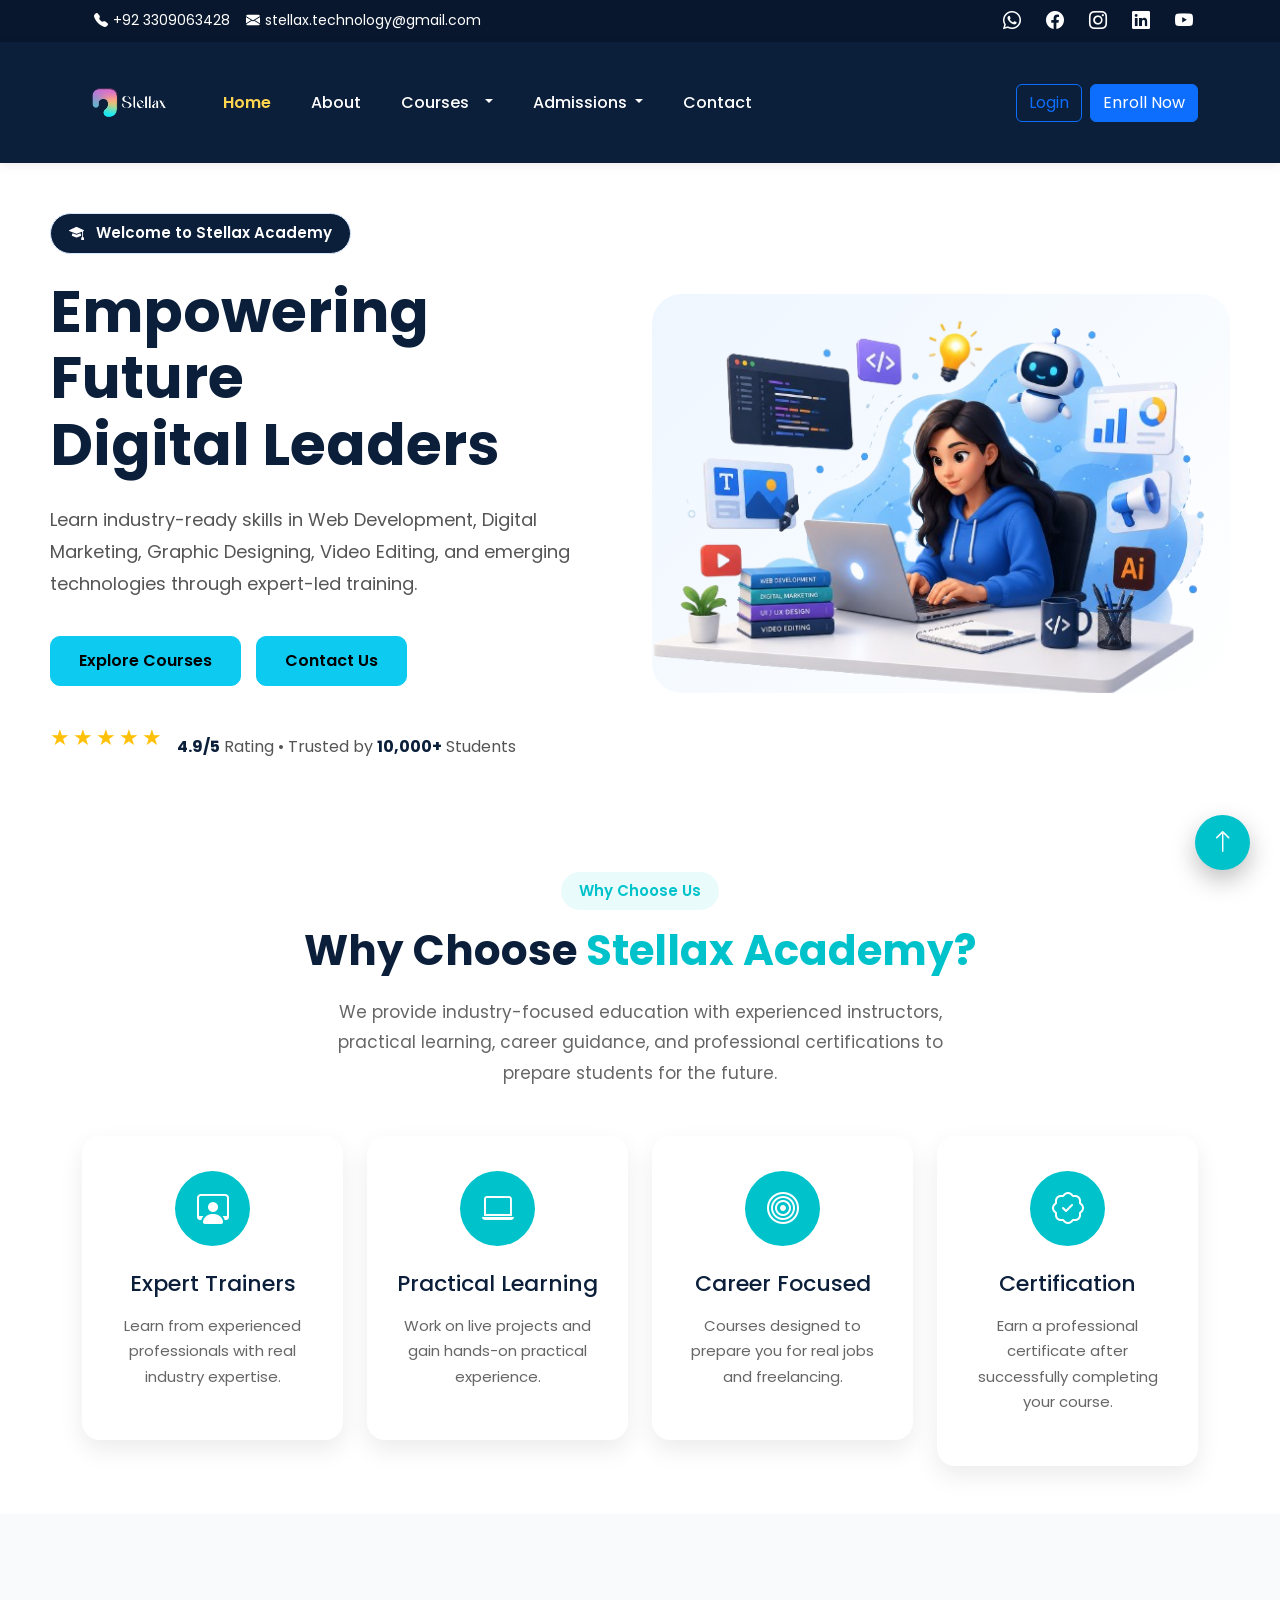
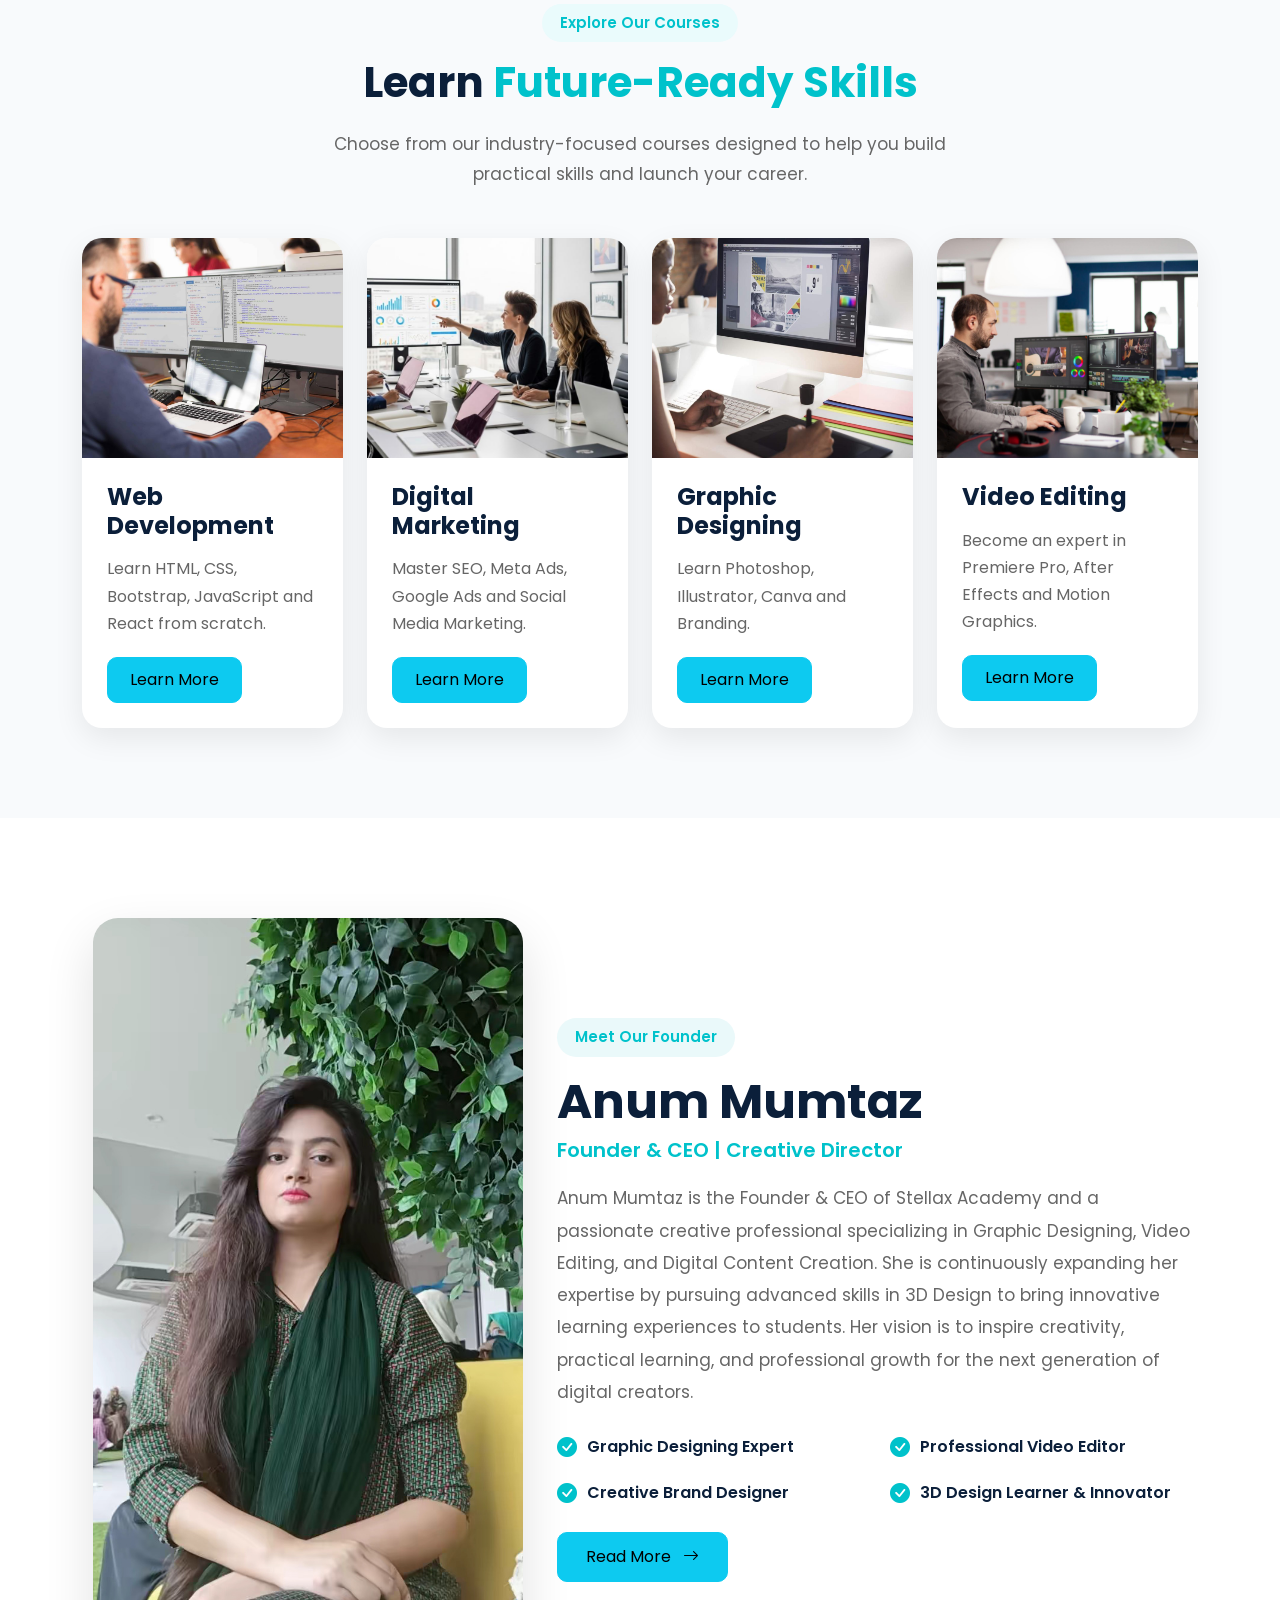
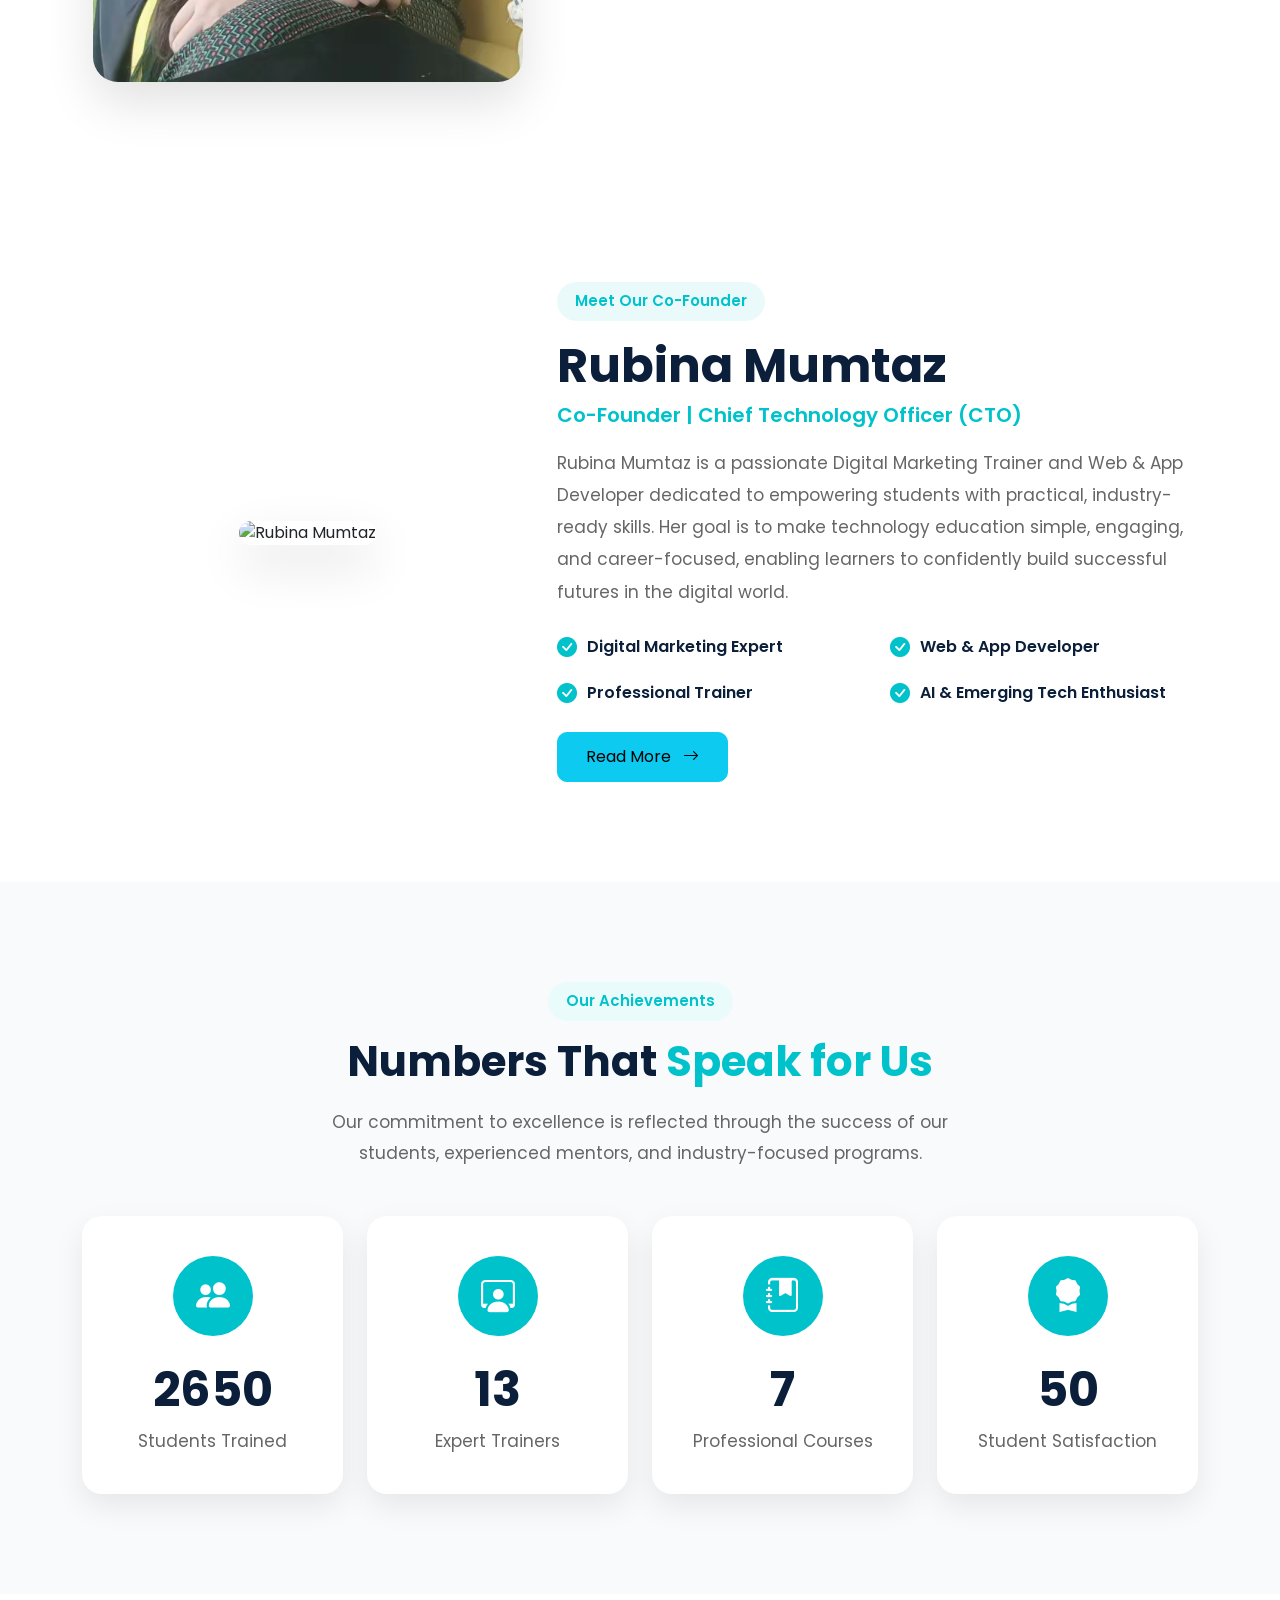
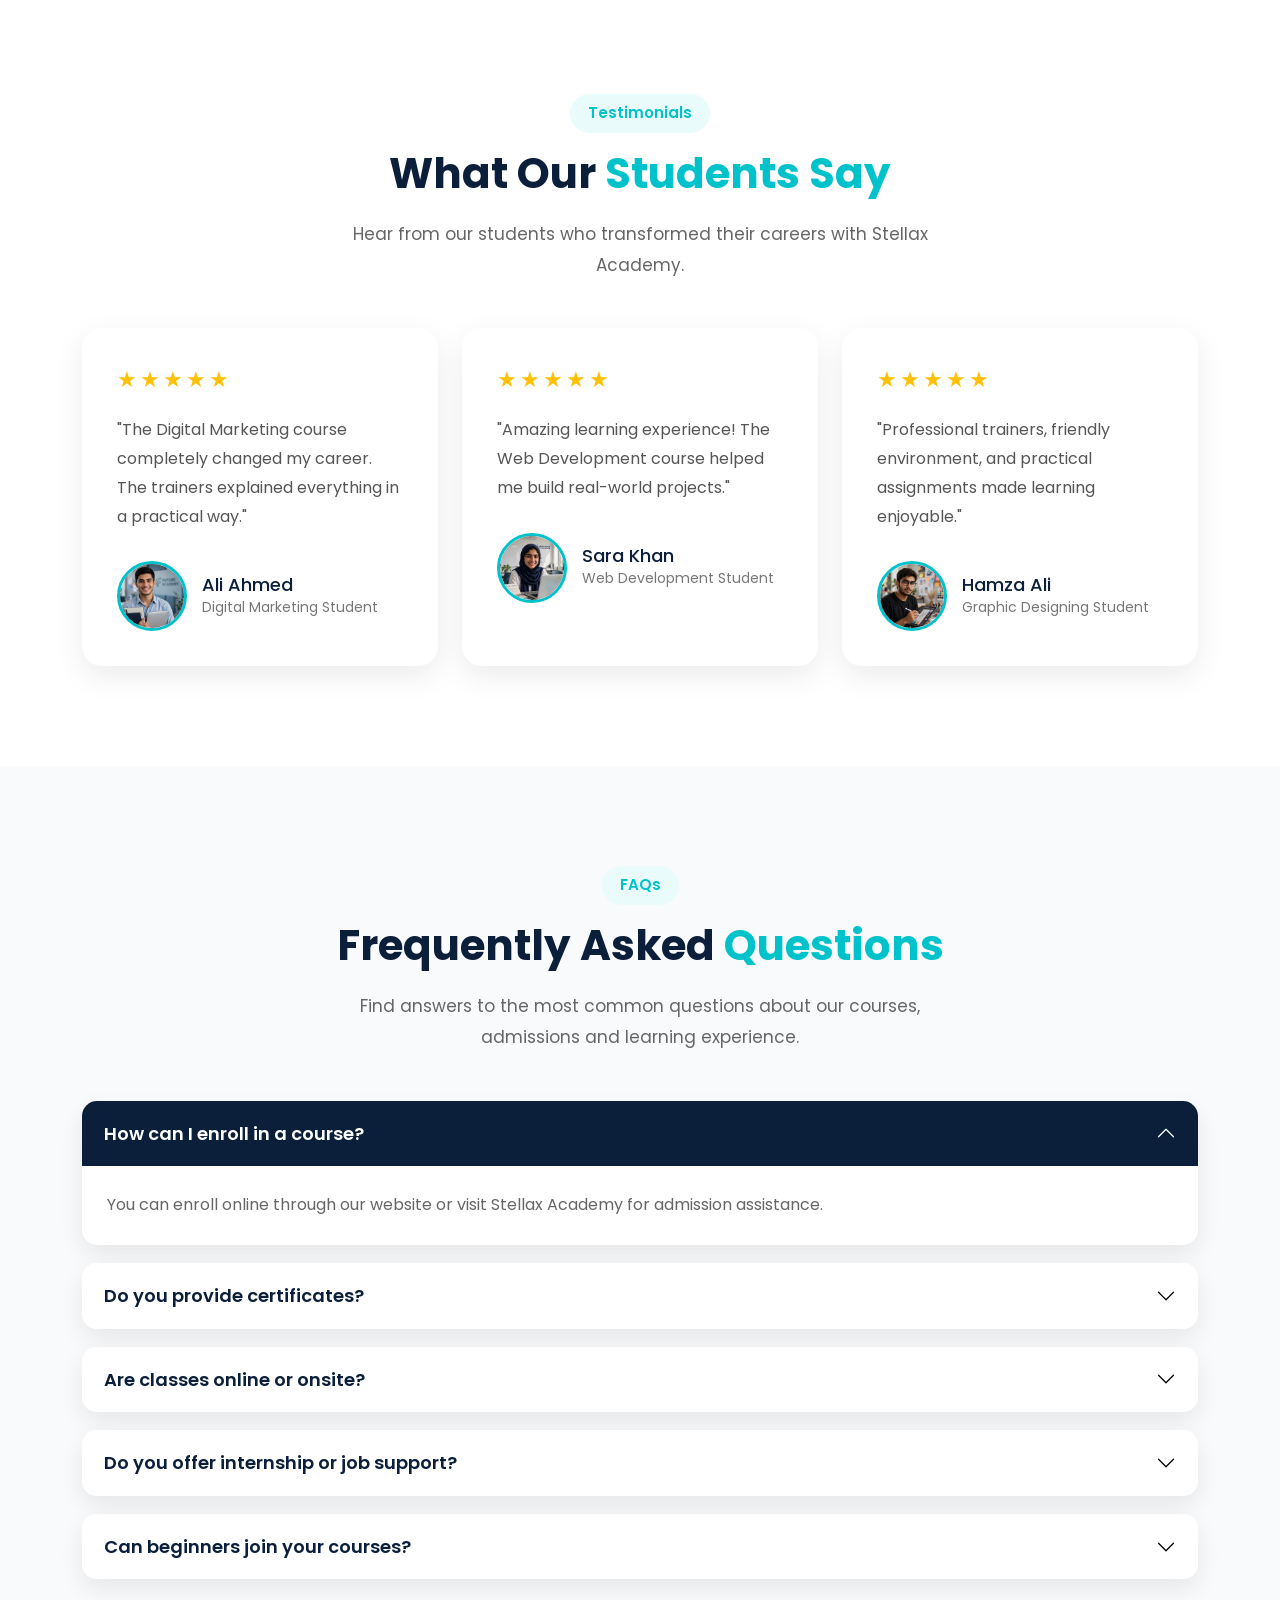
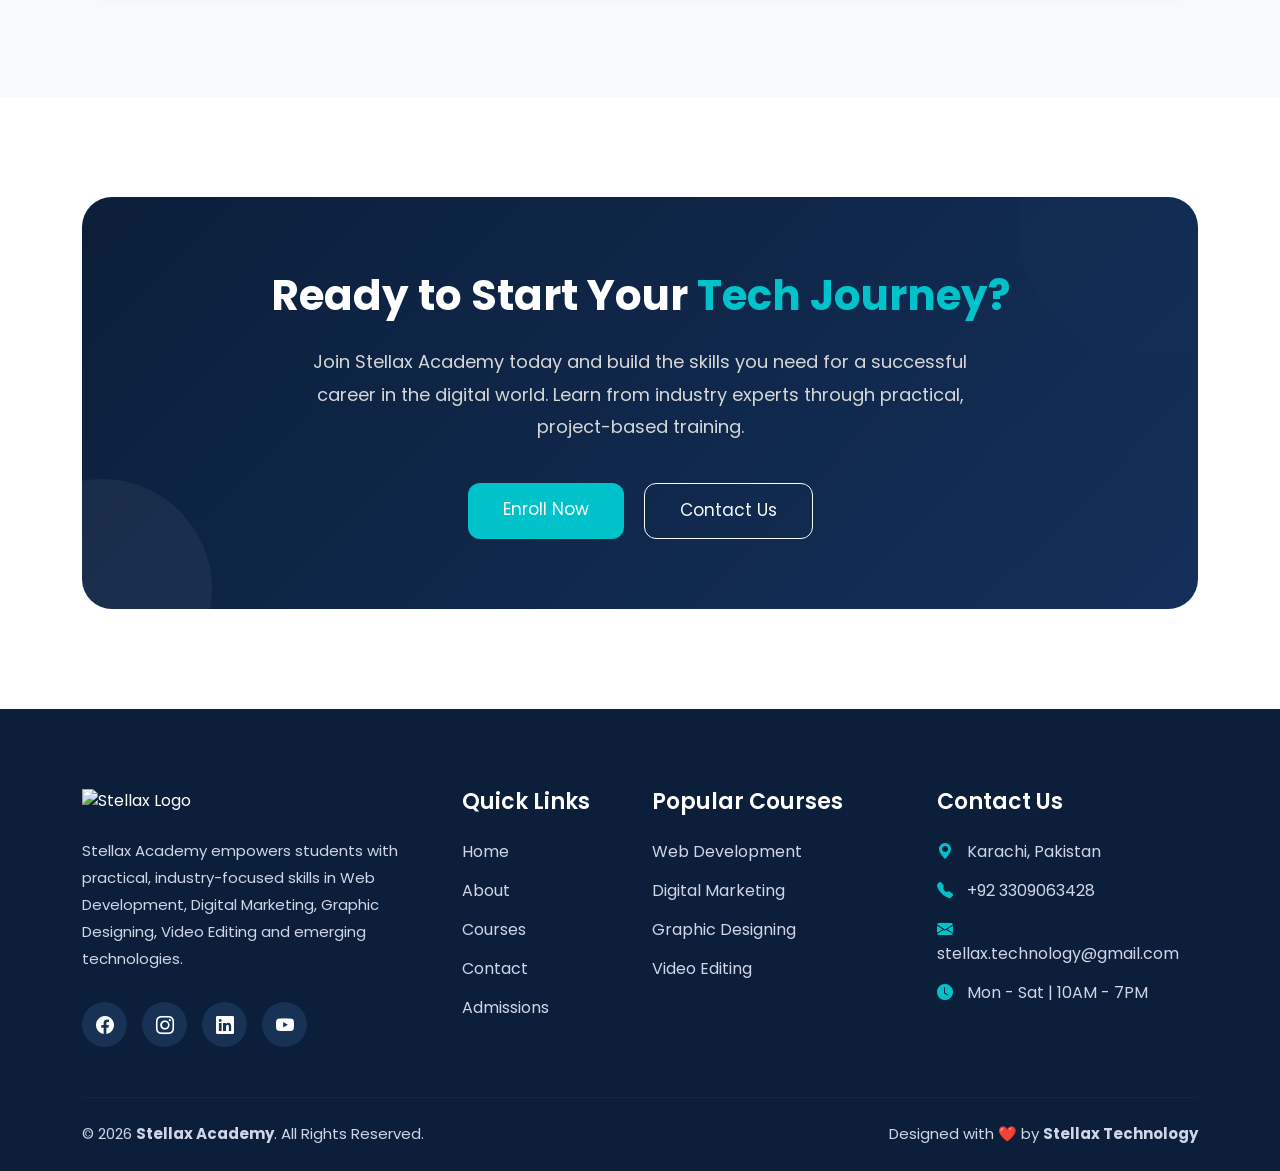
==== commit 26314b33: "founder image adjust" ====
--- a/index.html
+++ b/index.html
@@ -10,15 +10,15 @@
         integrity="sha384-sRIl4kxILFvY47J16cr9ZwB07vP4J8+LH7qKQnuqkuIAvNWLzeN8tE5YBujZqJLB" crossorigin="anonymous">
     <!-- Bootstrap-Icon-Link -->
     <link rel="stylesheet" href="https://cdn.jsdelivr.net/npm/bootstrap-icons@1.11.3/font/bootstrap-icons.min.css">
-    <!-- CSS-link -->
-    <link rel="stylesheet" href="css/style.css">
-    <link rel="stylesheet" href="css/responsive.css">
     <!-- Google Font -->
     <link rel="preconnect" href="https://fonts.googleapis.com">
     <link rel="preconnect" href="https://fonts.gstatic.com" crossorigin>
     <link
-        href="https://fonts.googleapis.com/css2?family=Poppins:ital,wght@0,100;0,200;0,300;0,400;0,500;0,600;0,700;0,800;0,900;1,100;1,200;1,300;1,400;1,500;1,600;1,700;1,800;1,900&display=swap"
-        rel="stylesheet">
+    href="https://fonts.googleapis.com/css2?family=Poppins:ital,wght@0,100;0,200;0,300;0,400;0,500;0,600;0,700;0,800;0,900;1,100;1,200;1,300;1,400;1,500;1,600;1,700;1,800;1,900&display=swap"
+    rel="stylesheet">
+    <!-- CSS-link -->
+    <link rel="stylesheet" href="css/style.css">
+    <link rel="stylesheet" href="css/responsive.css">
 </head>
 
 <body>
@@ -72,7 +72,7 @@
         <!-- Navbar Start -->
         <nav class="navbar navbar-expand-lg">
             <div class="container px-6">
-                <a class="navbar-brand" href="index.html"><img src="images/Stellax White Text Logo.png"
+                <a class="navbar-brand" href="index.html"><img src="images/stellax logo White.png"
                         alt="Stellax Logo"></a>
                 <button class="navbar-toggler" type="button" data-bs-toggle="collapse"
                     data-bs-target="#navbarSupportedContent" aria-controls="navbarSupportedContent"
@@ -541,7 +541,7 @@
 
                         <div class="founder-image-box">
 
-                            <img src="images/Stellax Founder 2.jpg" class="img-fluid founder-image"
+                            <img src="images/Anum Mumtaz.jpg" class="img-fluid founder-image"
                                 alt="Founder Anum Mumtaz">
 
                         </div>
--- a/css/style.css
+++ b/css/style.css
@@ -2,10 +2,9 @@
     margin: 0;
     padding: 0;
     box-sizing: border-box;
-    font-family: 'Poppins', sans-serif; /* <-- Apne Google Font ka naam yahan likhein */
-}
-
-/* Header wrapper — keeps Top Bar + Navbar sticky as one unit */
+    font-family: 'Poppins', sans-serif; 
+}
+
 header {
     position: sticky;
     top: 0;
